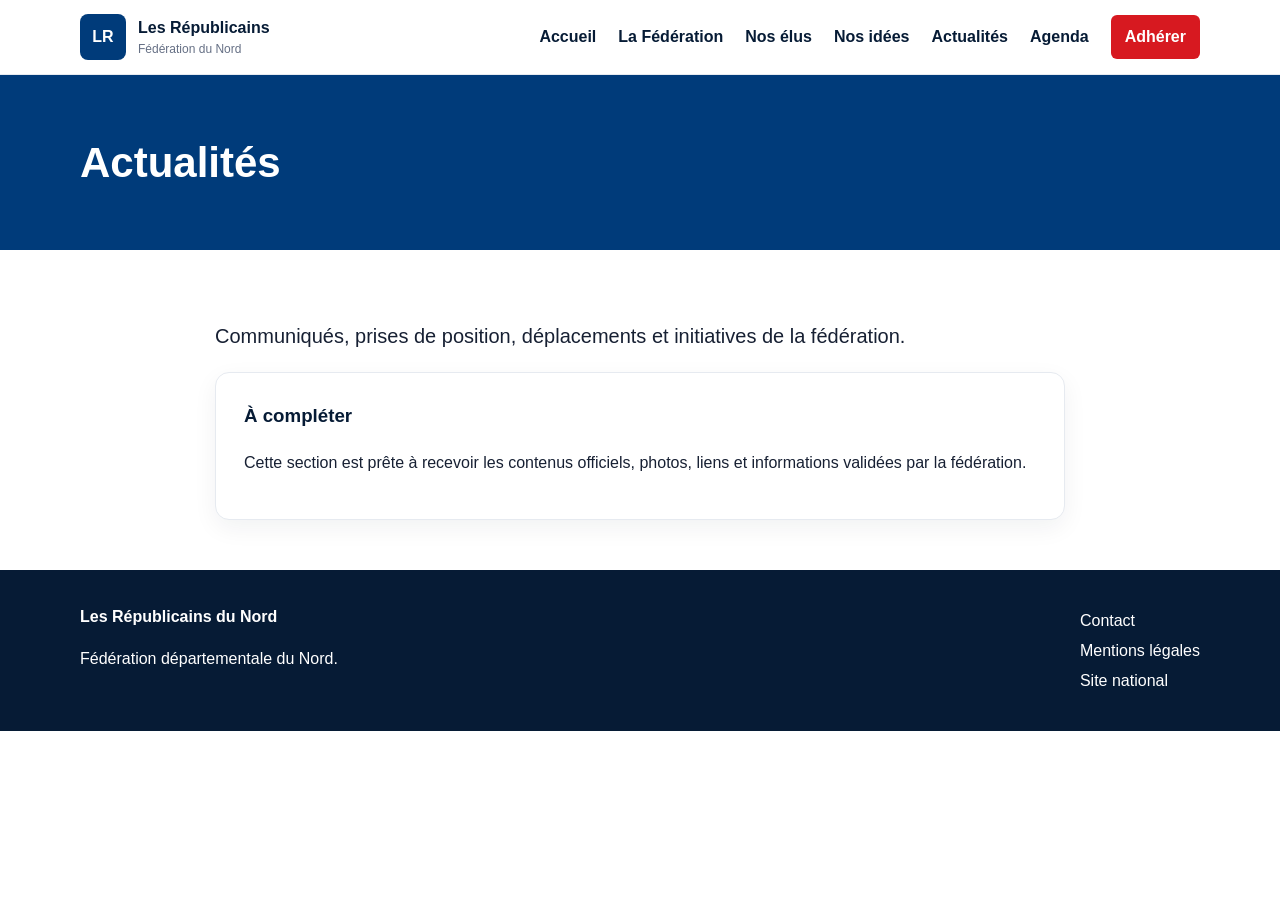
==== actualites.html @ 81096dc7 "Add files via upload" ====
<!DOCTYPE html>
<html lang="fr">
<head>
  <meta charset="UTF-8" />
  <meta name="viewport" content="width=device-width, initial-scale=1.0" />
  <title>Actualités | Les Républicains du Nord</title>
  <link rel="stylesheet" href="assets/css/style.css" />
</head>
<body>
  <header class="site-header"><div class="container header-inner"><a class="brand" href="index.html"><span class="brand-mark">LR</span><span><strong>Les Républicains</strong><small>Fédération du Nord</small></span></a><button class="menu-toggle" aria-label="Ouvrir le menu">☰</button><nav class="main-nav"><a href="index.html">Accueil</a><a href="federation.html">La Fédération</a><a href="elus.html">Nos élus</a><a href="idees.html">Nos idées</a><a href="actualites.html">Actualités</a><a href="agenda.html">Agenda</a><a class="btn btn-small" href="adherer.html">Adhérer</a></nav></div></header>
  <main>
    <section class="page-hero"><div class="container"><h1>Actualités</h1></div></section>
    <section class="content"><div class="container prose"><p class="lead" style="color:#172033">Communiqués, prises de position, déplacements et initiatives de la fédération.</p><div class="cards"><article class="card"><h3>À compléter</h3><p>Cette section est prête à recevoir les contenus officiels, photos, liens et informations validées par la fédération.</p></article></div></div></section>
  </main>
  <footer class="site-footer"><div class="container footer-grid"><div><strong>Les Républicains du Nord</strong><p>Fédération départementale du Nord.</p></div><div><a href="contact.html">Contact</a><a href="mentions-legales.html">Mentions légales</a><a href="https://republicains.fr">Site national</a></div></div></footer>
  <script src="assets/js/main.js"></script>
</body>
</html>
---- assets/css/style.css ----
:root{--blue:#003b7a;--dark:#061b35;--red:#d71920;--light:#f5f7fb;--text:#172033;--muted:#667085;--white:#fff;--shadow:0 18px 50px rgba(6,27,53,.12)}*{box-sizing:border-box}body{margin:0;font-family:Arial,Helvetica,sans-serif;color:var(--text);background:var(--white);line-height:1.6}a{color:var(--blue);text-decoration:none}.container{width:min(1120px,92%);margin:auto}.site-header{background:var(--white);border-bottom:1px solid #e6eaf0;position:sticky;top:0;z-index:10}.header-inner{display:flex;align-items:center;justify-content:space-between;padding:14px 0}.brand{display:flex;align-items:center;gap:12px;color:var(--dark)}.brand-mark{display:grid;place-items:center;width:46px;height:46px;background:var(--blue);color:white;font-weight:800;border-radius:8px}.brand small{display:block;color:var(--muted);font-size:12px}.main-nav{display:flex;gap:22px;align-items:center}.main-nav a{color:var(--dark);font-weight:700}.menu-toggle{display:none;background:none;border:0;font-size:28px}.btn{display:inline-block;background:var(--red);color:white!important;padding:13px 20px;border-radius:6px;font-weight:800}.btn-small{padding:9px 14px}.btn-outline{background:transparent;border:2px solid white;color:white!important}.hero{background:linear-gradient(135deg,var(--blue),var(--dark));color:white;padding:86px 0}.hero-grid{display:grid;grid-template-columns:1.5fr .8fr;gap:44px;align-items:center}.eyebrow{text-transform:uppercase;letter-spacing:.14em;font-weight:800;color:#d7e8ff;font-size:13px}.hero h1{font-size:clamp(34px,5vw,58px);line-height:1.05;margin:10px 0 18px}.lead{font-size:20px;color:#e7eef8;max-width:720px}.actions{display:flex;gap:14px;flex-wrap:wrap;margin-top:30px}.hero-card{background:white;color:var(--dark);border-radius:14px;padding:30px;box-shadow:var(--shadow)}.hero-card a{font-weight:800}.section{padding:64px 0}.alt{background:var(--light)}.cards{display:grid;gap:22px}.three{grid-template-columns:repeat(3,1fr)}.card{background:white;border:1px solid #e6eaf0;border-radius:14px;padding:28px;box-shadow:0 8px 25px rgba(6,27,53,.06)}.card h3{margin-top:0;color:var(--dark)}.card a{font-weight:800}.split{display:grid;grid-template-columns:1fr 1fr;gap:40px;align-items:start}.split .eyebrow{color:var(--blue)}.split h2{font-size:36px;line-height:1.15;margin:0}.priority-list{margin:0;padding:0;list-style:none}.priority-list li{background:white;margin-bottom:12px;padding:16px 18px;border-left:5px solid var(--red);border-radius:8px;font-weight:800}.page-hero{background:var(--blue);color:white;padding:54px 0}.page-hero h1{font-size:42px;margin:0}.content{padding:50px 0}.prose{max-width:850px}.site-footer{background:var(--dark);color:white;padding:34px 0}.site-footer a{display:block;color:white;margin:4px 0}.footer-grid{display:flex;justify-content:space-between;gap:30px}@media(max-width:820px){.menu-toggle{display:block}.main-nav{display:none;position:absolute;top:74px;left:0;right:0;background:white;flex-direction:column;padding:20px;border-bottom:1px solid #e6eaf0}.main-nav.open{display:flex}.hero-grid,.split,.three{grid-template-columns:1fr}.footer-grid{display:block}.hero{padding:58px 0}}
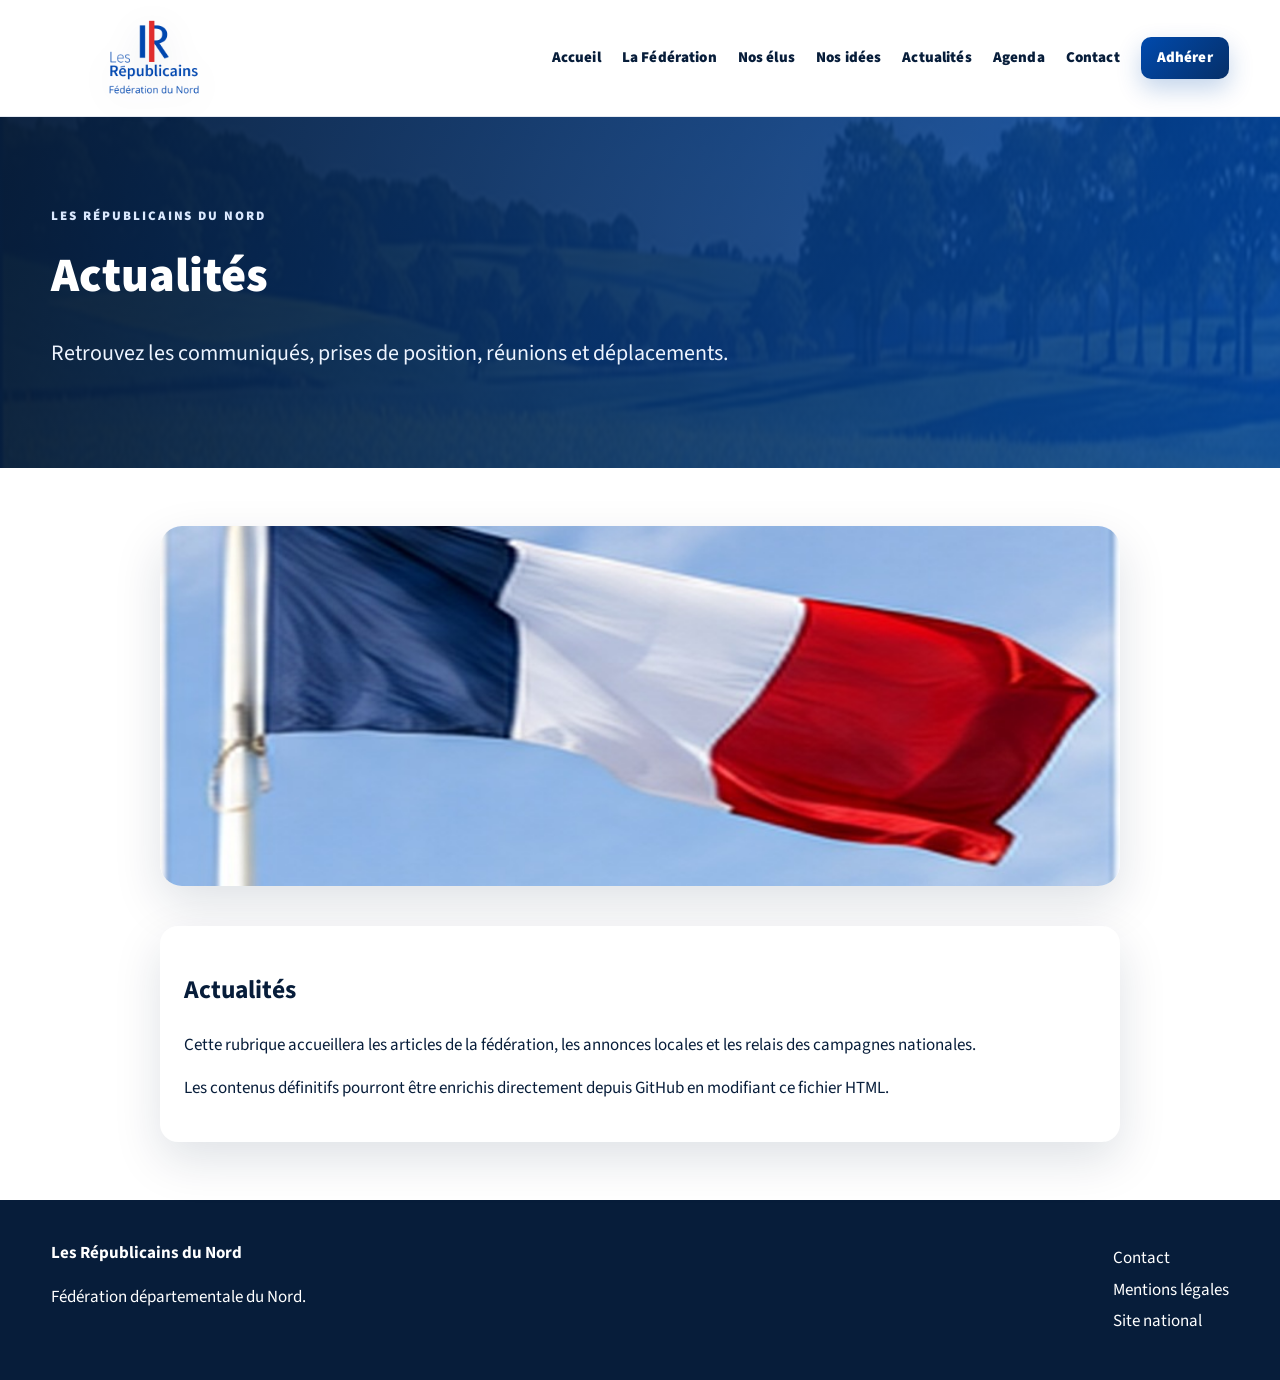
==== commit 927fa0ef: "Add files via upload" ====
--- a/actualites.html
+++ b/actualites.html
@@ -1,18 +1 @@
-<!DOCTYPE html>
-<html lang="fr">
-<head>
-  <meta charset="UTF-8" />
-  <meta name="viewport" content="width=device-width, initial-scale=1.0" />
-  <title>Actualités | Les Républicains du Nord</title>
-  <link rel="stylesheet" href="assets/css/style.css" />
-</head>
-<body>
-  <header class="site-header"><div class="container header-inner"><a class="brand" href="index.html"><span class="brand-mark">LR</span><span><strong>Les Républicains</strong><small>Fédération du Nord</small></span></a><button class="menu-toggle" aria-label="Ouvrir le menu">☰</button><nav class="main-nav"><a href="index.html">Accueil</a><a href="federation.html">La Fédération</a><a href="elus.html">Nos élus</a><a href="idees.html">Nos idées</a><a href="actualites.html">Actualités</a><a href="agenda.html">Agenda</a><a class="btn btn-small" href="adherer.html">Adhérer</a></nav></div></header>
-  <main>
-    <section class="page-hero"><div class="container"><h1>Actualités</h1></div></section>
-    <section class="content"><div class="container prose"><p class="lead" style="color:#172033">Communiqués, prises de position, déplacements et initiatives de la fédération.</p><div class="cards"><article class="card"><h3>À compléter</h3><p>Cette section est prête à recevoir les contenus officiels, photos, liens et informations validées par la fédération.</p></article></div></div></section>
-  </main>
-  <footer class="site-footer"><div class="container footer-grid"><div><strong>Les Républicains du Nord</strong><p>Fédération départementale du Nord.</p></div><div><a href="contact.html">Contact</a><a href="mentions-legales.html">Mentions légales</a><a href="https://republicains.fr">Site national</a></div></div></footer>
-  <script src="assets/js/main.js"></script>
-</body>
-</html>
+<!DOCTYPE html><html lang="fr"><head><meta charset="UTF-8"><meta name="viewport" content="width=device-width, initial-scale=1.0"><title>Actualités - Les Républicains du Nord</title><meta name="description" content="Site de la Fédération du Nord des Républicains."><link rel="stylesheet" href="assets/css/style.css"><link rel="icon" href="assets/img/logo-federation-nord.png"></head><body><header class="site-header"><div class="container header-inner"><a class="brand" href="index.html" aria-label="Accueil Les Républicains du Nord"><img class="brand-logo" src="assets/img/logo-federation-nord.png" alt="Les Républicains - Fédération du Nord"></a><button class="menu-toggle" aria-label="Ouvrir le menu">☰</button><nav class="main-nav"><a href="index.html">Accueil</a><a href="federation.html">La Fédération</a><a href="elus.html">Nos élus</a><a href="idees.html">Nos idées</a><a href="actualites.html">Actualités</a><a href="agenda.html">Agenda</a><a href="contact.html">Contact</a><a class="btn btn-small btn-blue" href="adherer.html">Adhérer</a></nav></div></header><main><section class="page-hero"><div class="container"><p class="eyebrow">Les Républicains du Nord</p><h1>Actualités</h1><p class="lead">Retrouvez les communiqués, prises de position, réunions et déplacements.</p></div></section><section class="content"><div class="container prose"><img class="feature-image" src="assets/img/photo-drapeau.jpg" alt="Illustration - Actualités"><div class="info-box"><h2>Actualités</h2><p>Cette rubrique accueillera les articles de la fédération, les annonces locales et les relais des campagnes nationales.</p><p>Les contenus définitifs pourront être enrichis directement depuis GitHub en modifiant ce fichier HTML.</p></div></div></section></main><footer class="site-footer"><div class="container footer-grid"><div><strong>Les Républicains du Nord</strong><p>Fédération départementale du Nord.</p></div><div><a href="contact.html">Contact</a><a href="mentions-legales.html">Mentions légales</a><a href="https://republicains.fr">Site national</a></div></div></footer><script src="assets/js/main.js"></script></body></html>
--- a/assets/css/style.css
+++ b/assets/css/style.css
@@ -1 +1,3 @@
-:root{--blue:#003b7a;--dark:#061b35;--red:#d71920;--light:#f5f7fb;--text:#172033;--muted:#667085;--white:#fff;--shadow:0 18px 50px rgba(6,27,53,.12)}*{box-sizing:border-box}body{margin:0;font-family:Arial,Helvetica,sans-serif;color:var(--text);background:var(--white);line-height:1.6}a{color:var(--blue);text-decoration:none}.container{width:min(1120px,92%);margin:auto}.site-header{background:var(--white);border-bottom:1px solid #e6eaf0;position:sticky;top:0;z-index:10}.header-inner{display:flex;align-items:center;justify-content:space-between;padding:14px 0}.brand{display:flex;align-items:center;gap:12px;color:var(--dark)}.brand-mark{display:grid;place-items:center;width:46px;height:46px;background:var(--blue);color:white;font-weight:800;border-radius:8px}.brand small{display:block;color:var(--muted);font-size:12px}.main-nav{display:flex;gap:22px;align-items:center}.main-nav a{color:var(--dark);font-weight:700}.menu-toggle{display:none;background:none;border:0;font-size:28px}.btn{display:inline-block;background:var(--red);color:white!important;padding:13px 20px;border-radius:6px;font-weight:800}.btn-small{padding:9px 14px}.btn-outline{background:transparent;border:2px solid white;color:white!important}.hero{background:linear-gradient(135deg,var(--blue),var(--dark));color:white;padding:86px 0}.hero-grid{display:grid;grid-template-columns:1.5fr .8fr;gap:44px;align-items:center}.eyebrow{text-transform:uppercase;letter-spacing:.14em;font-weight:800;color:#d7e8ff;font-size:13px}.hero h1{font-size:clamp(34px,5vw,58px);line-height:1.05;margin:10px 0 18px}.lead{font-size:20px;color:#e7eef8;max-width:720px}.actions{display:flex;gap:14px;flex-wrap:wrap;margin-top:30px}.hero-card{background:white;color:var(--dark);border-radius:14px;padding:30px;box-shadow:var(--shadow)}.hero-card a{font-weight:800}.section{padding:64px 0}.alt{background:var(--light)}.cards{display:grid;gap:22px}.three{grid-template-columns:repeat(3,1fr)}.card{background:white;border:1px solid #e6eaf0;border-radius:14px;padding:28px;box-shadow:0 8px 25px rgba(6,27,53,.06)}.card h3{margin-top:0;color:var(--dark)}.card a{font-weight:800}.split{display:grid;grid-template-columns:1fr 1fr;gap:40px;align-items:start}.split .eyebrow{color:var(--blue)}.split h2{font-size:36px;line-height:1.15;margin:0}.priority-list{margin:0;padding:0;list-style:none}.priority-list li{background:white;margin-bottom:12px;padding:16px 18px;border-left:5px solid var(--red);border-radius:8px;font-weight:800}.page-hero{background:var(--blue);color:white;padding:54px 0}.page-hero h1{font-size:42px;margin:0}.content{padding:50px 0}.prose{max-width:850px}.site-footer{background:var(--dark);color:white;padding:34px 0}.site-footer a{display:block;color:white;margin:4px 0}.footer-grid{display:flex;justify-content:space-between;gap:30px}@media(max-width:820px){.menu-toggle{display:block}.main-nav{display:none;position:absolute;top:74px;left:0;right:0;background:white;flex-direction:column;padding:20px;border-bottom:1px solid #e6eaf0}.main-nav.open{display:flex}.hero-grid,.split,.three{grid-template-columns:1fr}.footer-grid{display:block}.hero{padding:58px 0}}
+@import url('https://fonts.googleapis.com/css2?family=Source+Sans+3:wght@400;500;600;700;800;900&display=swap');
+:root{--blue:#004aad;--blue-deep:#062f68;--navy:#071d3a;--red:#e52b2f;--soft:#f4f7fb;--text:#152238;--muted:#667085;--white:#fff;--line:#e5eaf2;--shadow:0 18px 48px rgba(7,29,58,.13);--radius:18px;--ease:cubic-bezier(.2,.8,.2,1)}
+*{box-sizing:border-box}html{scroll-behavior:smooth}body{margin:0;font-family:'Source Sans 3',Arial,Helvetica,sans-serif;color:var(--text);background:var(--white);line-height:1.55;font-size:17px}a{color:var(--blue);text-decoration:none}.container{width:min(1180px,92%);margin:auto}.site-header{background:rgba(255,255,255,.97);backdrop-filter:blur(14px);border-bottom:1px solid var(--line);position:sticky;top:0;z-index:20}.header-inner{display:flex;align-items:center;justify-content:space-between;padding:12px 0}.brand-logo{width:205px;max-height:92px;object-fit:contain;display:block;filter:drop-shadow(0 8px 16px rgba(7,29,58,.10));transition:transform .28s var(--ease),filter .28s var(--ease)}.brand:hover .brand-logo{transform:scale(1.035);filter:drop-shadow(0 14px 22px rgba(7,29,58,.18))}.main-nav{display:flex;gap:21px;align-items:center}.main-nav a{color:var(--navy);font-size:15px;font-weight:900;letter-spacing:.01em;position:relative;transition:color .25s var(--ease),transform .25s var(--ease)}.main-nav a:not(.btn)::after{content:"";position:absolute;left:0;right:0;bottom:-8px;height:3px;border-radius:4px;background:var(--red);transform:scaleX(0);transform-origin:left;transition:transform .28s var(--ease)}.main-nav a:hover{color:var(--blue);transform:translateY(-2px)}.main-nav a:hover::after{transform:scaleX(1)}.menu-toggle{display:none;background:none;border:0;font-size:30px;color:var(--navy)}.btn{display:inline-flex;align-items:center;justify-content:center;gap:8px;background:linear-gradient(135deg,var(--red),#be171f);color:#fff!important;padding:13px 22px;border-radius:10px;font-weight:900;box-shadow:0 10px 24px rgba(229,43,47,.25);border:0;transition:transform .24s var(--ease),box-shadow .24s var(--ease),filter .24s var(--ease),background .24s var(--ease)}.btn:hover{transform:translateY(-5px);box-shadow:0 20px 38px rgba(229,43,47,.36);filter:saturate(1.08)}.btn-small{padding:9px 16px}.btn-blue{background:linear-gradient(135deg,var(--blue),var(--blue-deep));box-shadow:0 10px 24px rgba(0,74,173,.24)}.btn-blue:hover{box-shadow:0 20px 38px rgba(0,74,173,.34)}.btn-outline{background:rgba(255,255,255,.08);border:2px solid rgba(255,255,255,.95);box-shadow:none;color:white!important}.btn-outline:hover{background:white;color:var(--blue-deep)!important}.hero{background:linear-gradient(100deg,rgba(7,29,58,.96) 0%,rgba(6,47,104,.84) 47%,rgba(7,29,58,.20) 100%),url('../img/photo-lille-hero.jpg') center/cover no-repeat;color:white;padding:96px 0 90px;position:relative;overflow:hidden}.hero:after{content:"";position:absolute;inset:auto -10% -110px -10%;height:170px;background:var(--white);transform:skewY(-3deg);transform-origin:left}.hero-grid{position:relative;z-index:1;display:grid;grid-template-columns:1.18fr .82fr;gap:44px;align-items:center}.eyebrow{text-transform:uppercase;letter-spacing:.15em;font-weight:900;color:#dbe9ff;font-size:13px}.hero h1{font-size:clamp(38px,5vw,66px);line-height:1.02;margin:10px 0 18px;font-weight:900;max-width:800px}.lead{font-size:22px;color:#edf4ff;max-width:760px}.actions{display:flex;gap:14px;flex-wrap:wrap;margin-top:32px}.hero-card,.info-box{background:white;color:var(--navy);border-radius:var(--radius);padding:24px;box-shadow:var(--shadow);transition:transform .3s var(--ease),box-shadow .3s var(--ease),border-color .3s var(--ease)}.hero-card:hover,.info-box:hover{transform:translateY(-9px);box-shadow:0 30px 70px rgba(7,29,58,.24)}.hero-card img{width:100%;height:225px;object-fit:cover;border-radius:14px;margin-bottom:16px;transition:transform .42s var(--ease),filter .42s var(--ease)}.hero-card:hover img{transform:scale(1.035);filter:saturate(1.09)}.section{padding:72px 0}.section-title{font-size:36px;line-height:1.15;color:var(--navy);margin:0 0 24px;font-weight:900}.section-title:after{content:"";display:block;width:56px;height:4px;background:var(--red);border-radius:4px;margin-top:12px}.alt{background:var(--soft)}.cards{display:grid;gap:24px}.three{grid-template-columns:repeat(3,1fr)}.two{grid-template-columns:repeat(2,1fr)}.card{background:white;border:1px solid var(--line);border-radius:var(--radius);overflow:hidden;box-shadow:0 8px 24px rgba(7,29,58,.06);transition:transform .3s var(--ease),box-shadow .3s var(--ease),border-color .3s var(--ease)}.card:hover{transform:translateY(-9px);box-shadow:0 26px 54px rgba(7,29,58,.16);border-color:#c8dcff}.card-img-wrap{overflow:hidden}.card-img{width:100%;height:205px;object-fit:cover;display:block;transition:transform .5s var(--ease),filter .35s var(--ease)}.card:hover .card-img{transform:scale(1.07);filter:saturate(1.1)}.card-body{padding:26px}.card h3{margin:0 0 8px;color:var(--navy);font-weight:900;font-size:24px}.card a,.hero-card a{font-weight:900}.split{display:grid;grid-template-columns:1fr 1.08fr;gap:44px;align-items:start}.split .eyebrow{color:var(--blue)}.priority-list{margin:0;padding:0;list-style:none}.priority-list li{background:white;margin-bottom:13px;padding:18px 20px;border-left:5px solid var(--red);border-radius:13px;font-weight:850;box-shadow:0 8px 20px rgba(7,29,58,.06);transition:transform .25s var(--ease),background .25s var(--ease),box-shadow .25s var(--ease)}.priority-list li:hover{transform:translateX(10px);background:#fffafa;box-shadow:0 14px 28px rgba(7,29,58,.11)}.engage{background:linear-gradient(120deg,var(--navy),var(--blue-deep));color:white}.engage .section-title{color:white}.engage-grid{display:grid;grid-template-columns:repeat(4,1fr);gap:18px}.mini-box{padding:22px;border:1px solid rgba(255,255,255,.18);border-radius:16px;background:rgba(255,255,255,.06);transition:transform .28s var(--ease),background .28s var(--ease),border-color .28s var(--ease)}.mini-box:hover{transform:translateY(-7px);background:rgba(255,255,255,.12);border-color:rgba(255,255,255,.35)}.page-hero{background:linear-gradient(100deg,rgba(7,29,58,.95),rgba(0,74,173,.82)),url('../img/photo-territoires.jpg') center/cover no-repeat;color:white;padding:76px 0}.page-hero h1{font-size:48px;margin:0;font-weight:900}.content{padding:58px 0}.prose{max-width:960px}.feature-image{width:100%;height:360px;object-fit:cover;border-radius:22px;margin:0 0 32px;box-shadow:var(--shadow);transition:transform .3s var(--ease),box-shadow .3s var(--ease),filter .3s var(--ease)}.feature-image:hover{transform:translateY(-6px);box-shadow:0 28px 60px rgba(7,29,58,.18);filter:saturate(1.08)}.agenda-list{display:grid;gap:14px}.agenda-item{display:grid;grid-template-columns:82px 1fr;gap:18px;align-items:center;background:#fff;border:1px solid var(--line);border-radius:16px;padding:16px;box-shadow:0 8px 24px rgba(7,29,58,.06);transition:transform .25s var(--ease),box-shadow .25s var(--ease),border-color .25s var(--ease)}.agenda-item:hover{transform:translateY(-6px);box-shadow:0 22px 48px rgba(7,29,58,.14);border-color:#c8dcff}.date-box{background:var(--blue-deep);color:white;border-radius:12px;text-align:center;padding:10px;font-weight:900}.date-box strong{display:block;font-size:28px;line-height:1}.site-footer{background:var(--navy);color:white;padding:40px 0}.site-footer a{display:block;color:white;margin:5px 0;transition:color .22s var(--ease),transform .22s var(--ease)}.site-footer a:hover{color:#dbe9ff;transform:translateX(5px)}.footer-grid{display:flex;justify-content:space-between;gap:30px}.reveal{animation:fadeUp .7s var(--ease) both}@keyframes fadeUp{from{opacity:0;transform:translateY(18px)}to{opacity:1;transform:translateY(0)}}@media(max-width:1040px){.menu-toggle{display:block}.main-nav{display:none;position:absolute;top:105px;left:0;right:0;background:white;flex-direction:column;padding:22px;border-bottom:1px solid var(--line);box-shadow:0 18px 36px rgba(7,29,58,.12)}.main-nav.open{display:flex}.hero-grid,.split,.three,.two,.engage-grid{grid-template-columns:1fr}.hero{padding:70px 0}.brand-logo{width:166px}.footer-grid{display:block}}@media(max-width:560px){body{font-size:16px}.brand-logo{width:140px}.hero h1{font-size:36px}.lead{font-size:18px}.actions .btn{width:100%}.page-hero h1{font-size:36px}.agenda-item{grid-template-columns:1fr}.hero-card img,.card-img{height:180px}}
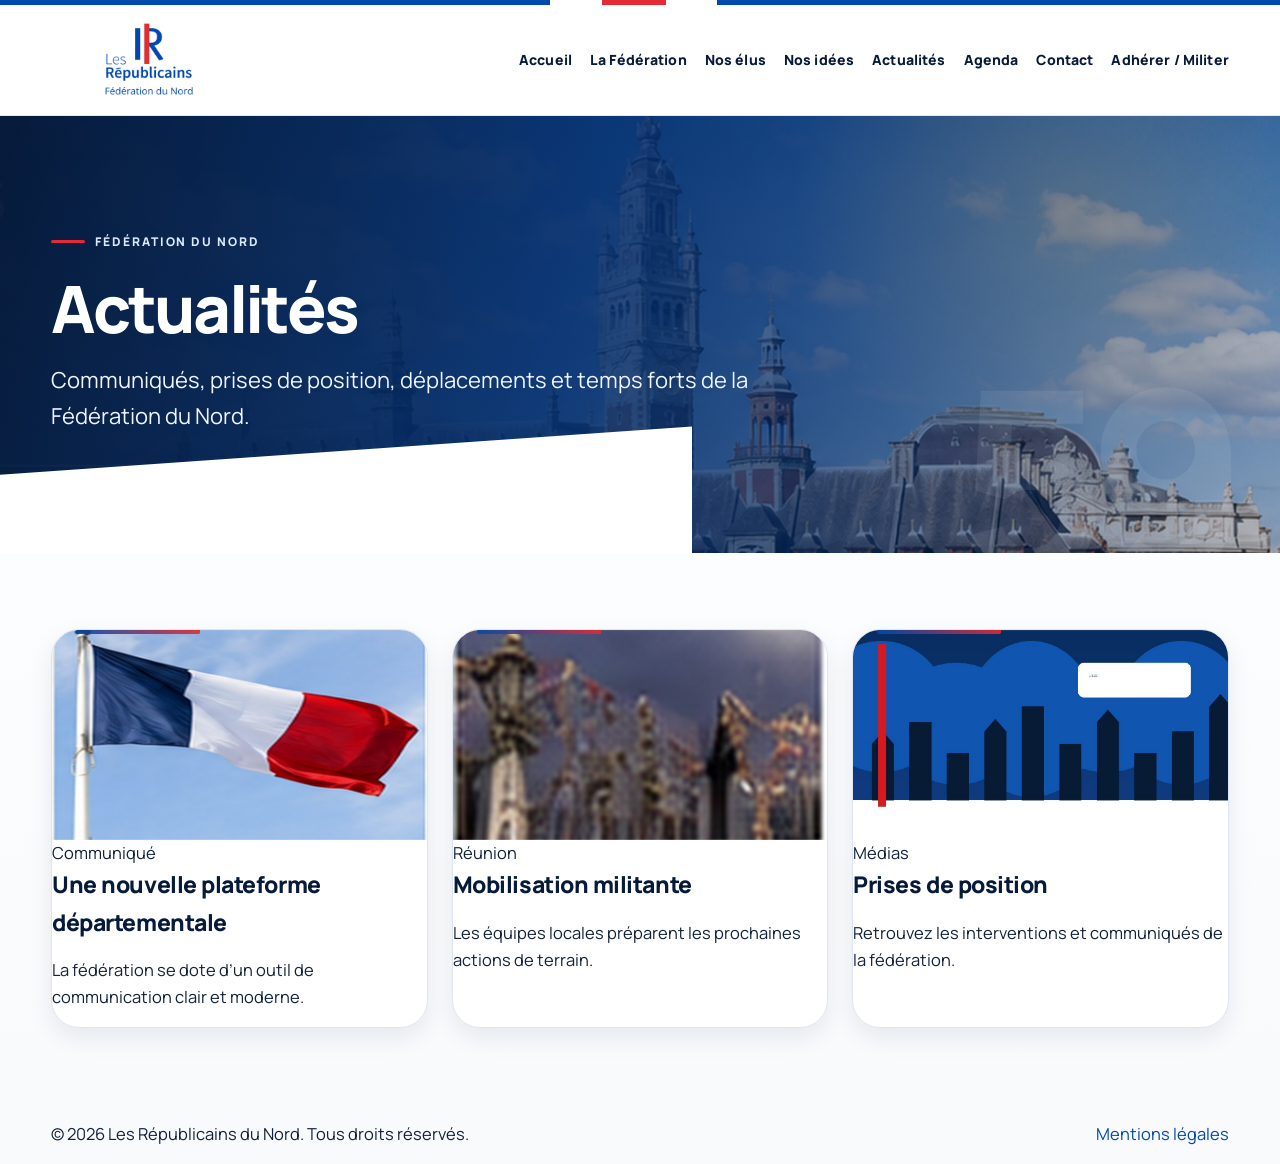
==== commit cdd77cc6: "Add files via upload" ====
--- a/actualites.html
+++ b/actualites.html
@@ -1 +1,97 @@
-<!DOCTYPE html><html lang="fr"><head><meta charset="UTF-8"><meta name="viewport" content="width=device-width, initial-scale=1.0"><title>Actualités - Les Républicains du Nord</title><meta name="description" content="Site de la Fédération du Nord des Républicains."><link rel="stylesheet" href="assets/css/style.css"><link rel="icon" href="assets/img/logo-federation-nord.png"></head><body><header class="site-header"><div class="container header-inner"><a class="brand" href="index.html" aria-label="Accueil Les Républicains du Nord"><img class="brand-logo" src="assets/img/logo-federation-nord.png" alt="Les Républicains - Fédération du Nord"></a><button class="menu-toggle" aria-label="Ouvrir le menu">☰</button><nav class="main-nav"><a href="index.html">Accueil</a><a href="federation.html">La Fédération</a><a href="elus.html">Nos élus</a><a href="idees.html">Nos idées</a><a href="actualites.html">Actualités</a><a href="agenda.html">Agenda</a><a href="contact.html">Contact</a><a class="btn btn-small btn-blue" href="adherer.html">Adhérer</a></nav></div></header><main><section class="page-hero"><div class="container"><p class="eyebrow">Les Républicains du Nord</p><h1>Actualités</h1><p class="lead">Retrouvez les communiqués, prises de position, réunions et déplacements.</p></div></section><section class="content"><div class="container prose"><img class="feature-image" src="assets/img/photo-drapeau.jpg" alt="Illustration - Actualités"><div class="info-box"><h2>Actualités</h2><p>Cette rubrique accueillera les articles de la fédération, les annonces locales et les relais des campagnes nationales.</p><p>Les contenus définitifs pourront être enrichis directement depuis GitHub en modifiant ce fichier HTML.</p></div></div></section></main><footer class="site-footer"><div class="container footer-grid"><div><strong>Les Républicains du Nord</strong><p>Fédération départementale du Nord.</p></div><div><a href="contact.html">Contact</a><a href="mentions-legales.html">Mentions légales</a><a href="https://republicains.fr">Site national</a></div></div></footer><script src="assets/js/main.js"></script></body></html>+<!DOCTYPE html>
+<html lang="fr">
+<head>
+    <meta charset="UTF-8">
+    <meta name="viewport" content="width=device-width, initial-scale=1.0">
+    <title>Actualités - LR Nord</title>
+    <meta name="description" content="Communiqués, prises de position, déplacements et temps forts de la Fédération du Nord.">
+    <link rel="stylesheet" href="assets/css/style.css">
+    <link rel="icon" href="assets/img/logo-federation-nord.png">
+</head>
+<body>
+    <div class="site-topline" aria-hidden="true"></div>
+
+    <header class="site-header">
+        <div class="container header-inner">
+            <a class="brand" href="index.html" aria-label="Accueil Les Républicains du Nord">
+                <img
+                    class="brand-logo"
+                    src="assets/img/logo-federation-nord.png"
+                    alt="Les Républicains - Fédération du Nord"
+                >
+            </a>
+
+            <button class="menu-toggle" type="button" aria-label="Ouvrir le menu" aria-expanded="false">
+                ☰
+            </button>
+
+            <nav class="main-nav" aria-label="Navigation principale">
+                <a href="index.html">Accueil</a>
+                <a href="federation.html">La Fédération</a>
+                <a href="elus.html">Nos élus</a>
+                <a href="idees.html">Nos idées</a>
+                <a href="actualites.html">Actualités</a>
+                <a href="agenda.html">Agenda</a>
+                <a href="contact.html">Contact</a>
+                <a class="nav-join" href="adherer.html">Adhérer / Militer</a>
+            </nav>
+        </div>
+    </header>
+
+    <main>
+        <section class="hero">
+            <div class="container">
+                <p class="eyebrow reveal">Fédération du Nord</p>
+                <h1 class="reveal">Actualités</h1>
+                <p class="lead reveal">Communiqués, prises de position, déplacements et temps forts de la Fédération du Nord.</p>
+            </div>
+        </section>
+
+        <section class="section">
+            <div class="container">
+                <div class="cards three">
+                    <article class="card reveal">
+                        <div class="card-img-wrap">
+                            <img class="card-img" src="assets/img/photo-drapeau.jpg" alt="Une nouvelle plateforme départementale">
+                        </div>
+                        <div class="card-content">
+                            <span class="badge">Communiqué</span>
+                            <h3>Une nouvelle plateforme départementale</h3>
+                            <p>La fédération se dote d’un outil de communication clair et moderne.</p>
+                        </div>
+                    </article>
+                    <article class="card reveal">
+                        <div class="card-img-wrap">
+                            <img class="card-img" src="assets/img/photo-reunion.jpg" alt="Mobilisation militante">
+                        </div>
+                        <div class="card-content">
+                            <span class="badge">Réunion</span>
+                            <h3>Mobilisation militante</h3>
+                            <p>Les équipes locales préparent les prochaines actions de terrain.</p>
+                        </div>
+                    </article>
+                    <article class="card reveal">
+                        <div class="card-img-wrap">
+                            <img class="card-img" src="assets/img/illustration-lille.jpg" alt="Prises de position">
+                        </div>
+                        <div class="card-content">
+                            <span class="badge">Médias</span>
+                            <h3>Prises de position</h3>
+                            <p>Retrouvez les interventions et communiqués de la fédération.</p>
+                        </div>
+                    </article>
+                </div>
+            </div>
+        </section>
+    </main>
+
+    <footer class="footer">
+        <div class="container footer-grid">
+            <p>© 2026 Les Républicains du Nord. Tous droits réservés.</p>
+            <p><a href="mentions-legales.html">Mentions légales</a></p>
+        </div>
+    </footer>
+
+    <script src="assets/js/main.js"></script>
+</body>
+</html>
--- a/assets/css/style.css
+++ b/assets/css/style.css
@@ -1,3 +1,22 @@
-@import url('https://fonts.googleapis.com/css2?family=Source+Sans+3:wght@400;500;600;700;800;900&display=swap');
-:root{--blue:#004aad;--blue-deep:#062f68;--navy:#071d3a;--red:#e52b2f;--soft:#f4f7fb;--text:#152238;--muted:#667085;--white:#fff;--line:#e5eaf2;--shadow:0 18px 48px rgba(7,29,58,.13);--radius:18px;--ease:cubic-bezier(.2,.8,.2,1)}
-*{box-sizing:border-box}html{scroll-behavior:smooth}body{margin:0;font-family:'Source Sans 3',Arial,Helvetica,sans-serif;color:var(--text);background:var(--white);line-height:1.55;font-size:17px}a{color:var(--blue);text-decoration:none}.container{width:min(1180px,92%);margin:auto}.site-header{background:rgba(255,255,255,.97);backdrop-filter:blur(14px);border-bottom:1px solid var(--line);position:sticky;top:0;z-index:20}.header-inner{display:flex;align-items:center;justify-content:space-between;padding:12px 0}.brand-logo{width:205px;max-height:92px;object-fit:contain;display:block;filter:drop-shadow(0 8px 16px rgba(7,29,58,.10));transition:transform .28s var(--ease),filter .28s var(--ease)}.brand:hover .brand-logo{transform:scale(1.035);filter:drop-shadow(0 14px 22px rgba(7,29,58,.18))}.main-nav{display:flex;gap:21px;align-items:center}.main-nav a{color:var(--navy);font-size:15px;font-weight:900;letter-spacing:.01em;position:relative;transition:color .25s var(--ease),transform .25s var(--ease)}.main-nav a:not(.btn)::after{content:"";position:absolute;left:0;right:0;bottom:-8px;height:3px;border-radius:4px;background:var(--red);transform:scaleX(0);transform-origin:left;transition:transform .28s var(--ease)}.main-nav a:hover{color:var(--blue);transform:translateY(-2px)}.main-nav a:hover::after{transform:scaleX(1)}.menu-toggle{display:none;background:none;border:0;font-size:30px;color:var(--navy)}.btn{display:inline-flex;align-items:center;justify-content:center;gap:8px;background:linear-gradient(135deg,var(--red),#be171f);color:#fff!important;padding:13px 22px;border-radius:10px;font-weight:900;box-shadow:0 10px 24px rgba(229,43,47,.25);border:0;transition:transform .24s var(--ease),box-shadow .24s var(--ease),filter .24s var(--ease),background .24s var(--ease)}.btn:hover{transform:translateY(-5px);box-shadow:0 20px 38px rgba(229,43,47,.36);filter:saturate(1.08)}.btn-small{padding:9px 16px}.btn-blue{background:linear-gradient(135deg,var(--blue),var(--blue-deep));box-shadow:0 10px 24px rgba(0,74,173,.24)}.btn-blue:hover{box-shadow:0 20px 38px rgba(0,74,173,.34)}.btn-outline{background:rgba(255,255,255,.08);border:2px solid rgba(255,255,255,.95);box-shadow:none;color:white!important}.btn-outline:hover{background:white;color:var(--blue-deep)!important}.hero{background:linear-gradient(100deg,rgba(7,29,58,.96) 0%,rgba(6,47,104,.84) 47%,rgba(7,29,58,.20) 100%),url('../img/photo-lille-hero.jpg') center/cover no-repeat;color:white;padding:96px 0 90px;position:relative;overflow:hidden}.hero:after{content:"";position:absolute;inset:auto -10% -110px -10%;height:170px;background:var(--white);transform:skewY(-3deg);transform-origin:left}.hero-grid{position:relative;z-index:1;display:grid;grid-template-columns:1.18fr .82fr;gap:44px;align-items:center}.eyebrow{text-transform:uppercase;letter-spacing:.15em;font-weight:900;color:#dbe9ff;font-size:13px}.hero h1{font-size:clamp(38px,5vw,66px);line-height:1.02;margin:10px 0 18px;font-weight:900;max-width:800px}.lead{font-size:22px;color:#edf4ff;max-width:760px}.actions{display:flex;gap:14px;flex-wrap:wrap;margin-top:32px}.hero-card,.info-box{background:white;color:var(--navy);border-radius:var(--radius);padding:24px;box-shadow:var(--shadow);transition:transform .3s var(--ease),box-shadow .3s var(--ease),border-color .3s var(--ease)}.hero-card:hover,.info-box:hover{transform:translateY(-9px);box-shadow:0 30px 70px rgba(7,29,58,.24)}.hero-card img{width:100%;height:225px;object-fit:cover;border-radius:14px;margin-bottom:16px;transition:transform .42s var(--ease),filter .42s var(--ease)}.hero-card:hover img{transform:scale(1.035);filter:saturate(1.09)}.section{padding:72px 0}.section-title{font-size:36px;line-height:1.15;color:var(--navy);margin:0 0 24px;font-weight:900}.section-title:after{content:"";display:block;width:56px;height:4px;background:var(--red);border-radius:4px;margin-top:12px}.alt{background:var(--soft)}.cards{display:grid;gap:24px}.three{grid-template-columns:repeat(3,1fr)}.two{grid-template-columns:repeat(2,1fr)}.card{background:white;border:1px solid var(--line);border-radius:var(--radius);overflow:hidden;box-shadow:0 8px 24px rgba(7,29,58,.06);transition:transform .3s var(--ease),box-shadow .3s var(--ease),border-color .3s var(--ease)}.card:hover{transform:translateY(-9px);box-shadow:0 26px 54px rgba(7,29,58,.16);border-color:#c8dcff}.card-img-wrap{overflow:hidden}.card-img{width:100%;height:205px;object-fit:cover;display:block;transition:transform .5s var(--ease),filter .35s var(--ease)}.card:hover .card-img{transform:scale(1.07);filter:saturate(1.1)}.card-body{padding:26px}.card h3{margin:0 0 8px;color:var(--navy);font-weight:900;font-size:24px}.card a,.hero-card a{font-weight:900}.split{display:grid;grid-template-columns:1fr 1.08fr;gap:44px;align-items:start}.split .eyebrow{color:var(--blue)}.priority-list{margin:0;padding:0;list-style:none}.priority-list li{background:white;margin-bottom:13px;padding:18px 20px;border-left:5px solid var(--red);border-radius:13px;font-weight:850;box-shadow:0 8px 20px rgba(7,29,58,.06);transition:transform .25s var(--ease),background .25s var(--ease),box-shadow .25s var(--ease)}.priority-list li:hover{transform:translateX(10px);background:#fffafa;box-shadow:0 14px 28px rgba(7,29,58,.11)}.engage{background:linear-gradient(120deg,var(--navy),var(--blue-deep));color:white}.engage .section-title{color:white}.engage-grid{display:grid;grid-template-columns:repeat(4,1fr);gap:18px}.mini-box{padding:22px;border:1px solid rgba(255,255,255,.18);border-radius:16px;background:rgba(255,255,255,.06);transition:transform .28s var(--ease),background .28s var(--ease),border-color .28s var(--ease)}.mini-box:hover{transform:translateY(-7px);background:rgba(255,255,255,.12);border-color:rgba(255,255,255,.35)}.page-hero{background:linear-gradient(100deg,rgba(7,29,58,.95),rgba(0,74,173,.82)),url('../img/photo-territoires.jpg') center/cover no-repeat;color:white;padding:76px 0}.page-hero h1{font-size:48px;margin:0;font-weight:900}.content{padding:58px 0}.prose{max-width:960px}.feature-image{width:100%;height:360px;object-fit:cover;border-radius:22px;margin:0 0 32px;box-shadow:var(--shadow);transition:transform .3s var(--ease),box-shadow .3s var(--ease),filter .3s var(--ease)}.feature-image:hover{transform:translateY(-6px);box-shadow:0 28px 60px rgba(7,29,58,.18);filter:saturate(1.08)}.agenda-list{display:grid;gap:14px}.agenda-item{display:grid;grid-template-columns:82px 1fr;gap:18px;align-items:center;background:#fff;border:1px solid var(--line);border-radius:16px;padding:16px;box-shadow:0 8px 24px rgba(7,29,58,.06);transition:transform .25s var(--ease),box-shadow .25s var(--ease),border-color .25s var(--ease)}.agenda-item:hover{transform:translateY(-6px);box-shadow:0 22px 48px rgba(7,29,58,.14);border-color:#c8dcff}.date-box{background:var(--blue-deep);color:white;border-radius:12px;text-align:center;padding:10px;font-weight:900}.date-box strong{display:block;font-size:28px;line-height:1}.site-footer{background:var(--navy);color:white;padding:40px 0}.site-footer a{display:block;color:white;margin:5px 0;transition:color .22s var(--ease),transform .22s var(--ease)}.site-footer a:hover{color:#dbe9ff;transform:translateX(5px)}.footer-grid{display:flex;justify-content:space-between;gap:30px}.reveal{animation:fadeUp .7s var(--ease) both}@keyframes fadeUp{from{opacity:0;transform:translateY(18px)}to{opacity:1;transform:translateY(0)}}@media(max-width:1040px){.menu-toggle{display:block}.main-nav{display:none;position:absolute;top:105px;left:0;right:0;background:white;flex-direction:column;padding:22px;border-bottom:1px solid var(--line);box-shadow:0 18px 36px rgba(7,29,58,.12)}.main-nav.open{display:flex}.hero-grid,.split,.three,.two,.engage-grid{grid-template-columns:1fr}.hero{padding:70px 0}.brand-logo{width:166px}.footer-grid{display:block}}@media(max-width:560px){body{font-size:16px}.brand-logo{width:140px}.hero h1{font-size:36px}.lead{font-size:18px}.actions .btn{width:100%}.page-hero h1{font-size:36px}.agenda-item{grid-template-columns:1fr}.hero-card img,.card-img{height:180px}}
+@import url('https://fonts.googleapis.com/css2?family=Manrope:wght@400;500;600;700;800&display=swap');
+:root{
+  --blue:#004aad;--blue-2:#0b5ed7;--navy:#061a3a;--ink:#13223a;--muted:#64748b;--red:#e52935;--paper:#fff;--mist:#f3f6fb;--line:#dce5f1;--gold:#d8a84f;
+  --radius:22px;--ease:cubic-bezier(.16,1,.3,1);--shadow:0 16px 38px rgba(6,26,58,.12);--shadow-soft:0 10px 24px rgba(6,26,58,.08)
+}
+*{box-sizing:border-box}html{scroll-behavior:smooth}body{margin:0;font-family:'Manrope',Arial,Helvetica,sans-serif;color:var(--ink);background:linear-gradient(180deg,#fff 0%,#f8fafc 100%);line-height:1.62;font-size:16.5px;text-rendering:optimizeLegibility}a{color:var(--blue);text-decoration:none}.container{width:min(1180px,92%);margin:auto}img{max-width:100%}
+.site-header{position:sticky;top:0;z-index:30;background:rgba(255,255,255,.92);backdrop-filter:blur(16px);border-bottom:1px solid rgba(220,229,241,.85)}
+.site-header:before{content:"";display:block;height:5px;background:linear-gradient(90deg,var(--blue) 0 43%,#fff 43% 47%,var(--red) 47% 52%,#fff 52% 56%,var(--blue) 56% 100%)}
+.header-inner{display:flex;align-items:center;justify-content:space-between;padding:10px 0}.brand-logo{width:196px;max-height:90px;object-fit:contain;display:block;transform:translateZ(0);transition:transform .45s var(--ease)}.brand:hover .brand-logo{transform:translate3d(0,-2px,0) scale(1.025)}
+.main-nav{display:flex;gap:18px;align-items:center}.main-nav a{color:var(--navy);font-size:14px;font-weight:800;letter-spacing:.01em;position:relative;padding:8px 0;transition:color .28s var(--ease),transform .28s var(--ease);transform:translateZ(0)}.main-nav a:not(.btn)::after{content:"";position:absolute;left:0;bottom:0;width:100%;height:3px;border-radius:10px;background:linear-gradient(90deg,var(--red),var(--gold));transform:scaleX(0);transform-origin:left;transition:transform .42s var(--ease)}.main-nav a:hover{color:var(--blue);transform:translate3d(0,-1px,0)}.main-nav a:hover::after{transform:scaleX(1)}.menu-toggle{display:none;background:none;border:0;font-size:30px;color:var(--navy)}
+.btn{display:inline-flex;align-items:center;justify-content:center;gap:8px;position:relative;isolation:isolate;overflow:hidden;background:var(--red);color:#fff!important;padding:13px 22px;border-radius:999px;font-weight:800;box-shadow:0 10px 20px rgba(229,41,53,.18);border:0;transition:transform .38s var(--ease),box-shadow .38s var(--ease),background-color .38s var(--ease);transform:translateZ(0);backface-visibility:hidden}.btn:before{content:"";position:absolute;inset:0;background:linear-gradient(120deg,rgba(255,255,255,.0),rgba(255,255,255,.28),rgba(255,255,255,0));transform:translateX(-120%);transition:transform .7s var(--ease);z-index:-1}.btn:hover{transform:translate3d(0,-3px,0);box-shadow:0 16px 28px rgba(229,41,53,.22)}.btn:hover:before{transform:translateX(120%)}.btn-small{padding:9px 16px}.btn-blue{background:linear-gradient(135deg,var(--blue),var(--navy));box-shadow:0 10px 20px rgba(0,74,173,.18)}.btn-blue:hover{box-shadow:0 16px 28px rgba(0,74,173,.24)}.btn-outline{background:rgba(255,255,255,.10);border:1.5px solid rgba(255,255,255,.85);box-shadow:none;color:white!important}.btn-outline:hover{background:#fff;color:var(--navy)!important}
+.hero{position:relative;overflow:hidden;color:white;padding:104px 0 96px;background:radial-gradient(circle at 84% 20%,rgba(216,168,79,.20),transparent 25%),linear-gradient(105deg,rgba(6,26,58,.98) 0%,rgba(4,48,112,.89) 44%,rgba(6,26,58,.28) 100%),url('../img/photo-lille-hero.jpg') center/cover no-repeat}.hero:before{content:"59";position:absolute;right:4vw;bottom:-56px;font-size:260px;line-height:1;font-weight:800;color:rgba(255,255,255,.075);letter-spacing:-.08em}.hero:after{content:"";position:absolute;left:-8%;bottom:-74px;width:62%;height:145px;background:var(--paper);transform:skewY(-4deg);transform-origin:left}.hero-grid{position:relative;z-index:1;display:grid;grid-template-columns:1.1fr .9fr;gap:48px;align-items:center}.eyebrow{display:inline-flex;align-items:center;gap:10px;text-transform:uppercase;letter-spacing:.16em;font-weight:800;color:#dbe9ff;font-size:12px}.eyebrow:before{content:"";width:34px;height:3px;border-radius:10px;background:var(--red)}.hero h1{font-size:clamp(40px,5.1vw,72px);line-height:.98;margin:14px 0 20px;font-weight:800;letter-spacing:-.045em;max-width:820px}.lead{font-size:22px;color:#eef5ff;max-width:760px}.actions{display:flex;gap:14px;flex-wrap:wrap;margin-top:34px}
+.hero-card,.info-box{position:relative;background:rgba(255,255,255,.94);color:var(--navy);border:1px solid rgba(255,255,255,.65);border-radius:28px;padding:24px;box-shadow:var(--shadow);transition:transform .45s var(--ease),box-shadow .45s var(--ease),border-color .45s var(--ease);transform:translateZ(0);backface-visibility:hidden}.hero-card:before,.info-box:before{content:"";position:absolute;inset:0;border-radius:inherit;padding:1px;background:linear-gradient(135deg,rgba(0,74,173,.24),rgba(229,41,53,.22),rgba(216,168,79,.18));mask:linear-gradient(#000 0 0) content-box,linear-gradient(#000 0 0);mask-composite:exclude;pointer-events:none}.hero-card:hover,.info-box:hover{transform:translate3d(0,-6px,0);box-shadow:0 20px 42px rgba(6,26,58,.16)}.hero-card img{width:100%;height:228px;object-fit:cover;border-radius:20px;margin-bottom:16px;transition:transform .65s var(--ease);transform:translateZ(0)}.hero-card:hover img{transform:scale(1.035)}
+.section{padding:76px 0}.section-title{font-size:clamp(30px,3.3vw,42px);line-height:1.1;color:var(--navy);margin:0 0 26px;font-weight:800;letter-spacing:-.03em}.section-title:after{content:"";display:block;width:72px;height:4px;background:linear-gradient(90deg,var(--blue),var(--red),var(--gold));border-radius:999px;margin-top:14px}.alt{background:linear-gradient(135deg,#f8fbff,#eef4fb)}.cards{display:grid;gap:24px}.three{grid-template-columns:repeat(3,1fr)}.two{grid-template-columns:repeat(2,1fr)}
+.card{position:relative;background:white;border:1px solid var(--line);border-radius:28px;overflow:hidden;box-shadow:var(--shadow-soft);transition:transform .45s var(--ease),box-shadow .45s var(--ease),border-color .45s var(--ease);transform:translateZ(0);backface-visibility:hidden}.card:after{content:"";position:absolute;left:24px;right:24px;top:0;height:4px;border-radius:0 0 10px 10px;background:linear-gradient(90deg,var(--blue),var(--red));opacity:.9;transform:scaleX(.38);transform-origin:left;transition:transform .5s var(--ease)}.card:hover{transform:translate3d(0,-6px,0);box-shadow:0 18px 36px rgba(6,26,58,.13);border-color:#cbdcf5}.card:hover:after{transform:scaleX(1)}.card-img-wrap{overflow:hidden;background:#eef4fb}.card-img{width:100%;height:210px;object-fit:cover;display:block;transition:transform .75s var(--ease);transform:translateZ(0)}.card:hover .card-img{transform:scale(1.045)}.card-body{padding:27px}.card h3{margin:0 0 8px;color:var(--navy);font-weight:800;font-size:23px;letter-spacing:-.02em}.card a,.hero-card a{font-weight:800}.card a:hover,.hero-card a:hover{text-decoration:underline;text-underline-offset:4px}
+.split{display:grid;grid-template-columns:.95fr 1.1fr;gap:48px;align-items:start}.split .eyebrow{color:var(--blue)}.priority-list{margin:0;padding:0;list-style:none;counter-reset:p}.priority-list li{counter-increment:p;position:relative;background:white;margin-bottom:14px;padding:20px 22px 20px 72px;border:1px solid var(--line);border-radius:18px;font-weight:800;box-shadow:var(--shadow-soft);transition:transform .42s var(--ease),box-shadow .42s var(--ease),border-color .42s var(--ease);transform:translateZ(0)}.priority-list li:before{content:counter(p);position:absolute;left:18px;top:16px;width:36px;height:36px;border-radius:12px;display:grid;place-items:center;color:#fff;background:linear-gradient(135deg,var(--blue),var(--red));font-weight:800}.priority-list li:hover{transform:translate3d(8px,0,0);box-shadow:0 16px 30px rgba(6,26,58,.12);border-color:#cbdcf5}
+.engage{position:relative;overflow:hidden;background:linear-gradient(120deg,var(--navy),#083674);color:white}.engage:before{content:"";position:absolute;inset:0;background:linear-gradient(90deg,transparent 0 58%,rgba(229,41,53,.16) 58% 62%,transparent 62%);pointer-events:none}.engage .section-title{color:white}.engage-grid{display:grid;grid-template-columns:repeat(4,1fr);gap:18px}.mini-box{position:relative;padding:24px;border:1px solid rgba(255,255,255,.18);border-radius:22px;background:rgba(255,255,255,.075);transition:transform .42s var(--ease),background-color .42s var(--ease),border-color .42s var(--ease);transform:translateZ(0);backface-visibility:hidden}.mini-box:hover{transform:translate3d(0,-5px,0);background:rgba(255,255,255,.12);border-color:rgba(255,255,255,.34)}
+.page-hero{position:relative;overflow:hidden;background:radial-gradient(circle at 86% 10%,rgba(216,168,79,.18),transparent 28%),linear-gradient(100deg,rgba(6,26,58,.96),rgba(0,74,173,.78)),url('../img/photo-territoires.jpg') center/cover no-repeat;color:white;padding:82px 0}.page-hero:after{content:"";position:absolute;right:5vw;bottom:-54px;font-size:170px;font-weight:800;color:rgba(255,255,255,.08)}.page-hero h1{font-size:clamp(38px,4vw,54px);margin:0;font-weight:800;letter-spacing:-.035em}.content{padding:62px 0}.prose{max-width:960px}.feature-image{width:100%;height:360px;object-fit:cover;border-radius:28px;margin:0 0 34px;box-shadow:var(--shadow);transition:transform .45s var(--ease),box-shadow .45s var(--ease);transform:translateZ(0)}.feature-image:hover{transform:translate3d(0,-5px,0);box-shadow:0 20px 42px rgba(6,26,58,.15)}
+.agenda-list{display:grid;gap:14px}.agenda-item{display:grid;grid-template-columns:84px 1fr;gap:18px;align-items:center;background:#fff;border:1px solid var(--line);border-radius:20px;padding:16px;box-shadow:var(--shadow-soft);transition:transform .42s var(--ease),box-shadow .42s var(--ease),border-color .42s var(--ease);transform:translateZ(0)}.agenda-item:hover{transform:translate3d(0,-5px,0);box-shadow:0 16px 32px rgba(6,26,58,.13);border-color:#cbdcf5}.date-box{background:linear-gradient(135deg,var(--navy),var(--blue));color:white;border-radius:16px;text-align:center;padding:10px;font-weight:800}.date-box strong{display:block;font-size:28px;line-height:1}.site-footer{background:var(--navy);color:white;padding:42px 0}.site-footer a{display:block;color:white;margin:5px 0;transition:color .28s var(--ease),transform .28s var(--ease);transform:translateZ(0)}.site-footer a:hover{color:#dbe9ff;transform:translate3d(4px,0,0)}.footer-grid{display:flex;justify-content:space-between;gap:30px}.reveal{animation:fadeUp .75s var(--ease) both}@keyframes fadeUp{from{opacity:0;transform:translate3d(0,14px,0)}to{opacity:1;transform:translate3d(0,0,0)}}
+@media(prefers-reduced-motion:reduce){*,*::before,*::after{animation-duration:.01ms!important;animation-iteration-count:1!important;transition-duration:.01ms!important;scroll-behavior:auto!important}}
+@media(max-width:1040px){.menu-toggle{display:block}.main-nav{display:none;position:absolute;top:105px;left:0;right:0;background:white;flex-direction:column;padding:22px;border-bottom:1px solid var(--line);box-shadow:0 18px 36px rgba(6,26,58,.12)}.main-nav.open{display:flex}.hero-grid,.split,.three,.two,.engage-grid{grid-template-columns:1fr}.hero{padding:74px 0}.brand-logo{width:166px}.footer-grid{display:block}}
+@media(max-width:560px){body{font-size:16px}.brand-logo{width:140px}.hero h1{font-size:38px}.lead{font-size:18px}.actions .btn{width:100%}.page-hero h1{font-size:36px}.agenda-item{grid-template-columns:1fr}.hero-card img,.card-img{height:185px}.hero:before{font-size:150px}}
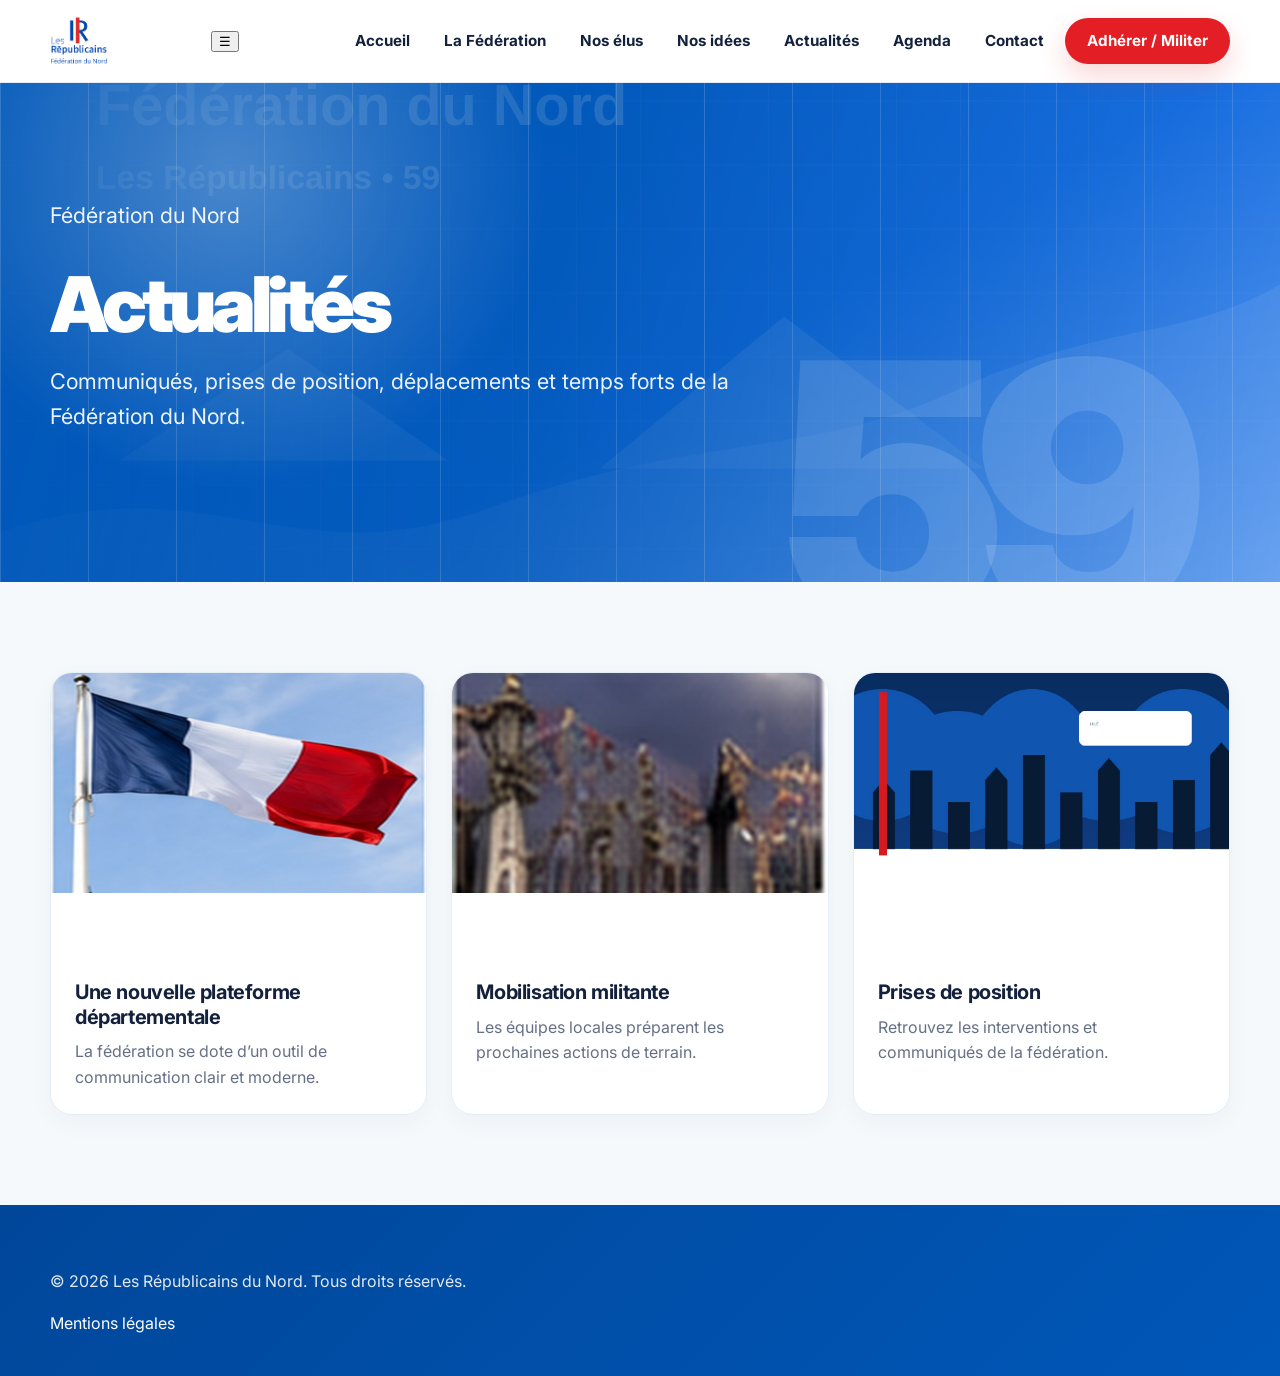
==== commit 24557d58: "Add files via upload" ====
--- a/actualites.html
+++ b/actualites.html
@@ -7,6 +7,7 @@
     <meta name="description" content="Communiqués, prises de position, déplacements et temps forts de la Fédération du Nord.">
     <link rel="stylesheet" href="assets/css/style.css">
     <link rel="icon" href="assets/img/logo-federation-nord.png">
+    <!-- Version LR national style v3 - bleu lumineux, police Inter, animations fluides -->
 </head>
 <body>
     <div class="site-topline" aria-hidden="true"></div>
--- a/assets/css/style.css
+++ b/assets/css/style.css
@@ -1,22 +1,521 @@
-@import url('https://fonts.googleapis.com/css2?family=Manrope:wght@400;500;600;700;800&display=swap');
-:root{
-  --blue:#004aad;--blue-2:#0b5ed7;--navy:#061a3a;--ink:#13223a;--muted:#64748b;--red:#e52935;--paper:#fff;--mist:#f3f6fb;--line:#dce5f1;--gold:#d8a84f;
-  --radius:22px;--ease:cubic-bezier(.16,1,.3,1);--shadow:0 16px 38px rgba(6,26,58,.12);--shadow-soft:0 10px 24px rgba(6,26,58,.08)
-}
-*{box-sizing:border-box}html{scroll-behavior:smooth}body{margin:0;font-family:'Manrope',Arial,Helvetica,sans-serif;color:var(--ink);background:linear-gradient(180deg,#fff 0%,#f8fafc 100%);line-height:1.62;font-size:16.5px;text-rendering:optimizeLegibility}a{color:var(--blue);text-decoration:none}.container{width:min(1180px,92%);margin:auto}img{max-width:100%}
-.site-header{position:sticky;top:0;z-index:30;background:rgba(255,255,255,.92);backdrop-filter:blur(16px);border-bottom:1px solid rgba(220,229,241,.85)}
-.site-header:before{content:"";display:block;height:5px;background:linear-gradient(90deg,var(--blue) 0 43%,#fff 43% 47%,var(--red) 47% 52%,#fff 52% 56%,var(--blue) 56% 100%)}
-.header-inner{display:flex;align-items:center;justify-content:space-between;padding:10px 0}.brand-logo{width:196px;max-height:90px;object-fit:contain;display:block;transform:translateZ(0);transition:transform .45s var(--ease)}.brand:hover .brand-logo{transform:translate3d(0,-2px,0) scale(1.025)}
-.main-nav{display:flex;gap:18px;align-items:center}.main-nav a{color:var(--navy);font-size:14px;font-weight:800;letter-spacing:.01em;position:relative;padding:8px 0;transition:color .28s var(--ease),transform .28s var(--ease);transform:translateZ(0)}.main-nav a:not(.btn)::after{content:"";position:absolute;left:0;bottom:0;width:100%;height:3px;border-radius:10px;background:linear-gradient(90deg,var(--red),var(--gold));transform:scaleX(0);transform-origin:left;transition:transform .42s var(--ease)}.main-nav a:hover{color:var(--blue);transform:translate3d(0,-1px,0)}.main-nav a:hover::after{transform:scaleX(1)}.menu-toggle{display:none;background:none;border:0;font-size:30px;color:var(--navy)}
-.btn{display:inline-flex;align-items:center;justify-content:center;gap:8px;position:relative;isolation:isolate;overflow:hidden;background:var(--red);color:#fff!important;padding:13px 22px;border-radius:999px;font-weight:800;box-shadow:0 10px 20px rgba(229,41,53,.18);border:0;transition:transform .38s var(--ease),box-shadow .38s var(--ease),background-color .38s var(--ease);transform:translateZ(0);backface-visibility:hidden}.btn:before{content:"";position:absolute;inset:0;background:linear-gradient(120deg,rgba(255,255,255,.0),rgba(255,255,255,.28),rgba(255,255,255,0));transform:translateX(-120%);transition:transform .7s var(--ease);z-index:-1}.btn:hover{transform:translate3d(0,-3px,0);box-shadow:0 16px 28px rgba(229,41,53,.22)}.btn:hover:before{transform:translateX(120%)}.btn-small{padding:9px 16px}.btn-blue{background:linear-gradient(135deg,var(--blue),var(--navy));box-shadow:0 10px 20px rgba(0,74,173,.18)}.btn-blue:hover{box-shadow:0 16px 28px rgba(0,74,173,.24)}.btn-outline{background:rgba(255,255,255,.10);border:1.5px solid rgba(255,255,255,.85);box-shadow:none;color:white!important}.btn-outline:hover{background:#fff;color:var(--navy)!important}
-.hero{position:relative;overflow:hidden;color:white;padding:104px 0 96px;background:radial-gradient(circle at 84% 20%,rgba(216,168,79,.20),transparent 25%),linear-gradient(105deg,rgba(6,26,58,.98) 0%,rgba(4,48,112,.89) 44%,rgba(6,26,58,.28) 100%),url('../img/photo-lille-hero.jpg') center/cover no-repeat}.hero:before{content:"59";position:absolute;right:4vw;bottom:-56px;font-size:260px;line-height:1;font-weight:800;color:rgba(255,255,255,.075);letter-spacing:-.08em}.hero:after{content:"";position:absolute;left:-8%;bottom:-74px;width:62%;height:145px;background:var(--paper);transform:skewY(-4deg);transform-origin:left}.hero-grid{position:relative;z-index:1;display:grid;grid-template-columns:1.1fr .9fr;gap:48px;align-items:center}.eyebrow{display:inline-flex;align-items:center;gap:10px;text-transform:uppercase;letter-spacing:.16em;font-weight:800;color:#dbe9ff;font-size:12px}.eyebrow:before{content:"";width:34px;height:3px;border-radius:10px;background:var(--red)}.hero h1{font-size:clamp(40px,5.1vw,72px);line-height:.98;margin:14px 0 20px;font-weight:800;letter-spacing:-.045em;max-width:820px}.lead{font-size:22px;color:#eef5ff;max-width:760px}.actions{display:flex;gap:14px;flex-wrap:wrap;margin-top:34px}
-.hero-card,.info-box{position:relative;background:rgba(255,255,255,.94);color:var(--navy);border:1px solid rgba(255,255,255,.65);border-radius:28px;padding:24px;box-shadow:var(--shadow);transition:transform .45s var(--ease),box-shadow .45s var(--ease),border-color .45s var(--ease);transform:translateZ(0);backface-visibility:hidden}.hero-card:before,.info-box:before{content:"";position:absolute;inset:0;border-radius:inherit;padding:1px;background:linear-gradient(135deg,rgba(0,74,173,.24),rgba(229,41,53,.22),rgba(216,168,79,.18));mask:linear-gradient(#000 0 0) content-box,linear-gradient(#000 0 0);mask-composite:exclude;pointer-events:none}.hero-card:hover,.info-box:hover{transform:translate3d(0,-6px,0);box-shadow:0 20px 42px rgba(6,26,58,.16)}.hero-card img{width:100%;height:228px;object-fit:cover;border-radius:20px;margin-bottom:16px;transition:transform .65s var(--ease);transform:translateZ(0)}.hero-card:hover img{transform:scale(1.035)}
-.section{padding:76px 0}.section-title{font-size:clamp(30px,3.3vw,42px);line-height:1.1;color:var(--navy);margin:0 0 26px;font-weight:800;letter-spacing:-.03em}.section-title:after{content:"";display:block;width:72px;height:4px;background:linear-gradient(90deg,var(--blue),var(--red),var(--gold));border-radius:999px;margin-top:14px}.alt{background:linear-gradient(135deg,#f8fbff,#eef4fb)}.cards{display:grid;gap:24px}.three{grid-template-columns:repeat(3,1fr)}.two{grid-template-columns:repeat(2,1fr)}
-.card{position:relative;background:white;border:1px solid var(--line);border-radius:28px;overflow:hidden;box-shadow:var(--shadow-soft);transition:transform .45s var(--ease),box-shadow .45s var(--ease),border-color .45s var(--ease);transform:translateZ(0);backface-visibility:hidden}.card:after{content:"";position:absolute;left:24px;right:24px;top:0;height:4px;border-radius:0 0 10px 10px;background:linear-gradient(90deg,var(--blue),var(--red));opacity:.9;transform:scaleX(.38);transform-origin:left;transition:transform .5s var(--ease)}.card:hover{transform:translate3d(0,-6px,0);box-shadow:0 18px 36px rgba(6,26,58,.13);border-color:#cbdcf5}.card:hover:after{transform:scaleX(1)}.card-img-wrap{overflow:hidden;background:#eef4fb}.card-img{width:100%;height:210px;object-fit:cover;display:block;transition:transform .75s var(--ease);transform:translateZ(0)}.card:hover .card-img{transform:scale(1.045)}.card-body{padding:27px}.card h3{margin:0 0 8px;color:var(--navy);font-weight:800;font-size:23px;letter-spacing:-.02em}.card a,.hero-card a{font-weight:800}.card a:hover,.hero-card a:hover{text-decoration:underline;text-underline-offset:4px}
-.split{display:grid;grid-template-columns:.95fr 1.1fr;gap:48px;align-items:start}.split .eyebrow{color:var(--blue)}.priority-list{margin:0;padding:0;list-style:none;counter-reset:p}.priority-list li{counter-increment:p;position:relative;background:white;margin-bottom:14px;padding:20px 22px 20px 72px;border:1px solid var(--line);border-radius:18px;font-weight:800;box-shadow:var(--shadow-soft);transition:transform .42s var(--ease),box-shadow .42s var(--ease),border-color .42s var(--ease);transform:translateZ(0)}.priority-list li:before{content:counter(p);position:absolute;left:18px;top:16px;width:36px;height:36px;border-radius:12px;display:grid;place-items:center;color:#fff;background:linear-gradient(135deg,var(--blue),var(--red));font-weight:800}.priority-list li:hover{transform:translate3d(8px,0,0);box-shadow:0 16px 30px rgba(6,26,58,.12);border-color:#cbdcf5}
-.engage{position:relative;overflow:hidden;background:linear-gradient(120deg,var(--navy),#083674);color:white}.engage:before{content:"";position:absolute;inset:0;background:linear-gradient(90deg,transparent 0 58%,rgba(229,41,53,.16) 58% 62%,transparent 62%);pointer-events:none}.engage .section-title{color:white}.engage-grid{display:grid;grid-template-columns:repeat(4,1fr);gap:18px}.mini-box{position:relative;padding:24px;border:1px solid rgba(255,255,255,.18);border-radius:22px;background:rgba(255,255,255,.075);transition:transform .42s var(--ease),background-color .42s var(--ease),border-color .42s var(--ease);transform:translateZ(0);backface-visibility:hidden}.mini-box:hover{transform:translate3d(0,-5px,0);background:rgba(255,255,255,.12);border-color:rgba(255,255,255,.34)}
-.page-hero{position:relative;overflow:hidden;background:radial-gradient(circle at 86% 10%,rgba(216,168,79,.18),transparent 28%),linear-gradient(100deg,rgba(6,26,58,.96),rgba(0,74,173,.78)),url('../img/photo-territoires.jpg') center/cover no-repeat;color:white;padding:82px 0}.page-hero:after{content:"";position:absolute;right:5vw;bottom:-54px;font-size:170px;font-weight:800;color:rgba(255,255,255,.08)}.page-hero h1{font-size:clamp(38px,4vw,54px);margin:0;font-weight:800;letter-spacing:-.035em}.content{padding:62px 0}.prose{max-width:960px}.feature-image{width:100%;height:360px;object-fit:cover;border-radius:28px;margin:0 0 34px;box-shadow:var(--shadow);transition:transform .45s var(--ease),box-shadow .45s var(--ease);transform:translateZ(0)}.feature-image:hover{transform:translate3d(0,-5px,0);box-shadow:0 20px 42px rgba(6,26,58,.15)}
-.agenda-list{display:grid;gap:14px}.agenda-item{display:grid;grid-template-columns:84px 1fr;gap:18px;align-items:center;background:#fff;border:1px solid var(--line);border-radius:20px;padding:16px;box-shadow:var(--shadow-soft);transition:transform .42s var(--ease),box-shadow .42s var(--ease),border-color .42s var(--ease);transform:translateZ(0)}.agenda-item:hover{transform:translate3d(0,-5px,0);box-shadow:0 16px 32px rgba(6,26,58,.13);border-color:#cbdcf5}.date-box{background:linear-gradient(135deg,var(--navy),var(--blue));color:white;border-radius:16px;text-align:center;padding:10px;font-weight:800}.date-box strong{display:block;font-size:28px;line-height:1}.site-footer{background:var(--navy);color:white;padding:42px 0}.site-footer a{display:block;color:white;margin:5px 0;transition:color .28s var(--ease),transform .28s var(--ease);transform:translateZ(0)}.site-footer a:hover{color:#dbe9ff;transform:translate3d(4px,0,0)}.footer-grid{display:flex;justify-content:space-between;gap:30px}.reveal{animation:fadeUp .75s var(--ease) both}@keyframes fadeUp{from{opacity:0;transform:translate3d(0,14px,0)}to{opacity:1;transform:translate3d(0,0,0)}}
-@media(prefers-reduced-motion:reduce){*,*::before,*::after{animation-duration:.01ms!important;animation-iteration-count:1!important;transition-duration:.01ms!important;scroll-behavior:auto!important}}
-@media(max-width:1040px){.menu-toggle{display:block}.main-nav{display:none;position:absolute;top:105px;left:0;right:0;background:white;flex-direction:column;padding:22px;border-bottom:1px solid var(--line);box-shadow:0 18px 36px rgba(6,26,58,.12)}.main-nav.open{display:flex}.hero-grid,.split,.three,.two,.engage-grid{grid-template-columns:1fr}.hero{padding:74px 0}.brand-logo{width:166px}.footer-grid{display:block}}
-@media(max-width:560px){body{font-size:16px}.brand-logo{width:140px}.hero h1{font-size:38px}.lead{font-size:18px}.actions .btn{width:100%}.page-hero h1{font-size:36px}.agenda-item{grid-template-columns:1fr}.hero-card img,.card-img{height:185px}.hero:before{font-size:150px}}
+@import url('https://fonts.googleapis.com/css2?family=Inter:wght@400;500;600;700;800;900&display=swap');
+
+:root {
+    --lr-blue: #0057b8;
+    --lr-blue-light: #1e73e8;
+    --lr-blue-soft: #eaf3ff;
+    --lr-blue-dark: #00479a;
+    --lr-red: #e31e24;
+    --lr-red-dark: #c9181d;
+    --text: #14213d;
+    --muted: #667085;
+    --line: #e5edf7;
+    --bg: #f6f9fc;
+    --white: #ffffff;
+    --shadow: 0 18px 50px rgba(0, 87, 184, 0.12);
+    --radius: 22px;
+    --ease: cubic-bezier(0.22, 0.61, 0.36, 1);
+}
+
+* {
+    box-sizing: border-box;
+}
+
+html {
+    scroll-behavior: smooth;
+}
+
+body {
+    margin: 0;
+    font-family: 'Inter', Arial, Helvetica, sans-serif;
+    color: var(--text);
+    background: var(--bg);
+    line-height: 1.6;
+}
+
+img {
+    max-width: 100%;
+    display: block;
+}
+
+a {
+    color: inherit;
+}
+
+.container,
+.wrapper,
+.site-container {
+    width: min(1180px, calc(100% - 40px));
+    margin: 0 auto;
+}
+
+.top-bar {
+    background: linear-gradient(90deg, var(--lr-blue), var(--lr-blue-light));
+    color: var(--white);
+    font-size: 0.9rem;
+    padding: 8px 0;
+}
+
+.header,
+.site-header,
+.main-header {
+    position: sticky;
+    top: 0;
+    z-index: 50;
+    background: rgba(255, 255, 255, 0.92);
+    border-bottom: 1px solid var(--line);
+    backdrop-filter: blur(16px);
+}
+
+.header-inner,
+.navbar,
+.site-header .container {
+    min-height: 82px;
+    display: flex;
+    align-items: center;
+    justify-content: space-between;
+    gap: 28px;
+}
+
+.logo,
+.brand,
+.site-logo {
+    display: inline-flex;
+    align-items: center;
+    gap: 14px;
+    font-weight: 900;
+    color: var(--lr-blue);
+    text-decoration: none;
+    letter-spacing: -0.03em;
+}
+
+.logo img,
+.brand img,
+.site-logo img {
+    width: auto;
+    max-height: 58px;
+    object-fit: contain;
+}
+
+.logo-text,
+.brand-text {
+    display: flex;
+    flex-direction: column;
+    line-height: 1.05;
+}
+
+.logo-text small,
+.brand-text small {
+    color: var(--muted);
+    font-size: 0.78rem;
+    font-weight: 700;
+    letter-spacing: 0.08em;
+    text-transform: uppercase;
+}
+
+nav,
+.main-nav,
+.navigation {
+    display: flex;
+    align-items: center;
+    justify-content: flex-end;
+    gap: 8px;
+    flex-wrap: wrap;
+}
+
+nav a,
+.main-nav a,
+.navigation a {
+    position: relative;
+    display: inline-flex;
+    align-items: center;
+    justify-content: center;
+    min-height: 42px;
+    padding: 9px 13px;
+    color: var(--text);
+    text-decoration: none;
+    font-weight: 700;
+    font-size: 0.95rem;
+    border-radius: 999px;
+    white-space: nowrap;
+    transition:
+        color 0.28s var(--ease),
+        background-color 0.28s var(--ease),
+        transform 0.28s var(--ease);
+}
+
+nav a:hover,
+.main-nav a:hover,
+.navigation a:hover {
+    color: var(--lr-blue);
+    background: var(--lr-blue-soft);
+    transform: translate3d(0, -1px, 0);
+}
+
+.menu-cta,
+.btn-primary,
+.nav-cta,
+a[href*='adherer'] {
+    min-width: 164px;
+    padding: 11px 22px !important;
+    color: var(--white) !important;
+    background: var(--lr-red);
+    box-shadow: 0 12px 28px rgba(227, 30, 36, 0.18);
+}
+
+.menu-cta:hover,
+.btn-primary:hover,
+.nav-cta:hover,
+a[href*='adherer']:hover {
+    background: var(--lr-red-dark) !important;
+    transform: translate3d(0, -2px, 0);
+    box-shadow: 0 18px 36px rgba(227, 30, 36, 0.24);
+}
+
+.hero,
+.hero-section,
+.home-hero {
+    position: relative;
+    overflow: hidden;
+    isolation: isolate;
+    padding: clamp(74px, 9vw, 130px) 0;
+    color: var(--white);
+    background:
+        linear-gradient(105deg, rgba(0, 87, 184, 0.96) 0%, rgba(0, 87, 184, 0.86) 43%, rgba(30, 115, 232, 0.62) 100%),
+        url('../img/lr-nord-hero.svg') center / cover no-repeat;
+}
+
+.hero::before,
+.home-hero::before,
+.hero-section::before {
+    content: "";
+    position: absolute;
+    inset: 0;
+    z-index: -1;
+    background:
+        radial-gradient(circle at 18% 18%, rgba(255, 255, 255, 0.28), transparent 28%),
+        linear-gradient(90deg, rgba(255, 255, 255, 0.14) 0 1px, transparent 1px 100%);
+    background-size: auto, 88px 88px;
+}
+
+.hero::after,
+.home-hero::after,
+.hero-section::after {
+    content: "59";
+    position: absolute;
+    right: clamp(20px, 8vw, 120px);
+    bottom: -88px;
+    z-index: -1;
+    font-size: clamp(180px, 28vw, 420px);
+    line-height: 1;
+    font-weight: 900;
+    color: rgba(255, 255, 255, 0.12);
+    letter-spacing: -0.08em;
+}
+
+.hero-badge,
+.badge {
+    display: inline-flex;
+    align-items: center;
+    gap: 8px;
+    margin-bottom: 20px;
+    padding: 8px 14px;
+    border-radius: 999px;
+    color: var(--white);
+    background: rgba(255, 255, 255, 0.16);
+    border: 1px solid rgba(255, 255, 255, 0.22);
+    font-weight: 800;
+    backdrop-filter: blur(10px);
+}
+
+.hero h1,
+.home-hero h1,
+.hero-title {
+    max-width: 880px;
+    margin: 0 0 22px;
+    font-size: clamp(2.6rem, 6vw, 5.4rem);
+    line-height: 0.98;
+    letter-spacing: -0.065em;
+    font-weight: 900;
+}
+
+.hero p,
+.home-hero p,
+.hero-subtitle {
+    max-width: 680px;
+    margin: 0 0 34px;
+    font-size: clamp(1.1rem, 2vw, 1.35rem);
+    color: rgba(255, 255, 255, 0.92);
+}
+
+.hero-actions,
+.actions,
+.cta-row {
+    display: flex;
+    flex-wrap: wrap;
+    gap: 14px;
+}
+
+.btn,
+.button,
+.cta {
+    display: inline-flex;
+    align-items: center;
+    justify-content: center;
+    min-height: 48px;
+    padding: 13px 22px;
+    border-radius: 999px;
+    border: 1px solid transparent;
+    font-weight: 800;
+    text-decoration: none;
+    cursor: pointer;
+    transform: translate3d(0, 0, 0);
+    transition:
+        transform 0.32s var(--ease),
+        box-shadow 0.32s var(--ease),
+        background-color 0.32s var(--ease),
+        border-color 0.32s var(--ease),
+        color 0.32s var(--ease);
+}
+
+.btn:hover,
+.button:hover,
+.cta:hover {
+    transform: translate3d(0, -3px, 0);
+}
+
+.btn-secondary,
+.btn-outline {
+    color: var(--white);
+    border-color: rgba(255, 255, 255, 0.42);
+    background: rgba(255, 255, 255, 0.12);
+    backdrop-filter: blur(10px);
+}
+
+.btn-secondary:hover,
+.btn-outline:hover {
+    background: rgba(255, 255, 255, 0.22);
+}
+
+section,
+.section {
+    padding: clamp(58px, 7vw, 92px) 0;
+}
+
+.section-title,
+h2 {
+    position: relative;
+    margin: 0 0 18px;
+    color: var(--text);
+    font-size: clamp(2rem, 4vw, 3.25rem);
+    line-height: 1.05;
+    letter-spacing: -0.05em;
+    font-weight: 900;
+}
+
+.section-title::before {
+    content: "59";
+    position: absolute;
+    left: -8px;
+    top: -38px;
+    z-index: -1;
+    color: var(--lr-blue);
+    opacity: 0.07;
+    font-size: 5.5rem;
+    font-weight: 900;
+    letter-spacing: -0.08em;
+}
+
+.section-lead,
+.lead {
+    max-width: 760px;
+    margin: 0 0 34px;
+    color: var(--muted);
+    font-size: 1.08rem;
+}
+
+.grid,
+.cards,
+.news-grid,
+.events-grid {
+    display: grid;
+    grid-template-columns: repeat(3, minmax(0, 1fr));
+    gap: 24px;
+}
+
+.card,
+.news-card,
+.event-card,
+.info-box,
+.hero-card,
+.box {
+    position: relative;
+    overflow: hidden;
+    background: var(--white);
+    border: 1px solid var(--line);
+    border-radius: var(--radius);
+    box-shadow: 0 8px 24px rgba(20, 33, 61, 0.04);
+    transform: translate3d(0, 0, 0);
+    transition:
+        transform 0.34s var(--ease),
+        box-shadow 0.34s var(--ease),
+        border-color 0.34s var(--ease);
+}
+
+.card:hover,
+.news-card:hover,
+.event-card:hover,
+.info-box:hover,
+.hero-card:hover,
+.box:hover {
+    transform: translate3d(0, -7px, 0);
+    border-color: rgba(0, 87, 184, 0.25);
+    box-shadow: var(--shadow);
+}
+
+.card img,
+.news-card img,
+.event-card img {
+    width: 100%;
+    height: 220px;
+    object-fit: cover;
+    transition: transform 0.58s var(--ease);
+}
+
+.card:hover img,
+.news-card:hover img,
+.event-card:hover img {
+    transform: scale(1.045);
+}
+
+.card-content,
+.news-content,
+.event-content,
+.box-content {
+    padding: 24px;
+}
+
+.card h3,
+.news-card h3,
+.event-card h3,
+.info-box h3 {
+    margin: 0 0 10px;
+    color: var(--text);
+    font-size: 1.25rem;
+    line-height: 1.22;
+    letter-spacing: -0.02em;
+}
+
+.card p,
+.news-card p,
+.event-card p,
+.info-box p {
+    margin: 0;
+    color: var(--muted);
+}
+
+.kicker,
+.category,
+.tag {
+    display: inline-flex;
+    margin-bottom: 12px;
+    color: var(--lr-blue);
+    font-size: 0.78rem;
+    font-weight: 900;
+    letter-spacing: 0.08em;
+    text-transform: uppercase;
+}
+
+.cta-section,
+.join-section,
+.adherer-block {
+    color: var(--white);
+    background:
+        linear-gradient(135deg, var(--lr-blue), var(--lr-blue-light));
+    border-radius: 32px;
+    margin: 54px auto;
+    padding: clamp(36px, 6vw, 72px);
+    box-shadow: 0 24px 60px rgba(0, 87, 184, 0.20);
+}
+
+.cta-section h2,
+.join-section h2,
+.adherer-block h2 {
+    color: var(--white);
+}
+
+footer,
+.site-footer {
+    color: rgba(255, 255, 255, 0.88);
+    background: linear-gradient(135deg, var(--lr-blue-dark), var(--lr-blue));
+    padding: 48px 0 24px;
+}
+
+footer a,
+.site-footer a {
+    color: var(--white);
+    text-decoration: none;
+}
+
+@media (max-width: 920px) {
+    .header-inner,
+    .navbar,
+    .site-header .container {
+        min-height: auto;
+        padding: 16px 0;
+        align-items: flex-start;
+        flex-direction: column;
+    }
+
+    nav,
+    .main-nav,
+    .navigation {
+        justify-content: flex-start;
+    }
+
+    .grid,
+    .cards,
+    .news-grid,
+    .events-grid {
+        grid-template-columns: repeat(2, minmax(0, 1fr));
+    }
+}
+
+@media (max-width: 640px) {
+    .container,
+    .wrapper,
+    .site-container {
+        width: min(100% - 28px, 1180px);
+    }
+
+    .grid,
+    .cards,
+    .news-grid,
+    .events-grid {
+        grid-template-columns: 1fr;
+    }
+
+    nav a,
+    .main-nav a,
+    .navigation a {
+        padding: 9px 11px;
+    }
+
+    .menu-cta,
+    .btn-primary,
+    .nav-cta,
+    a[href*='adherer'] {
+        width: 100%;
+        min-width: 100%;
+    }
+}
+
+@media (prefers-reduced-motion: reduce) {
+    *,
+    *::before,
+    *::after {
+        scroll-behavior: auto !important;
+        transition: none !important;
+        animation: none !important;
+    }
+}
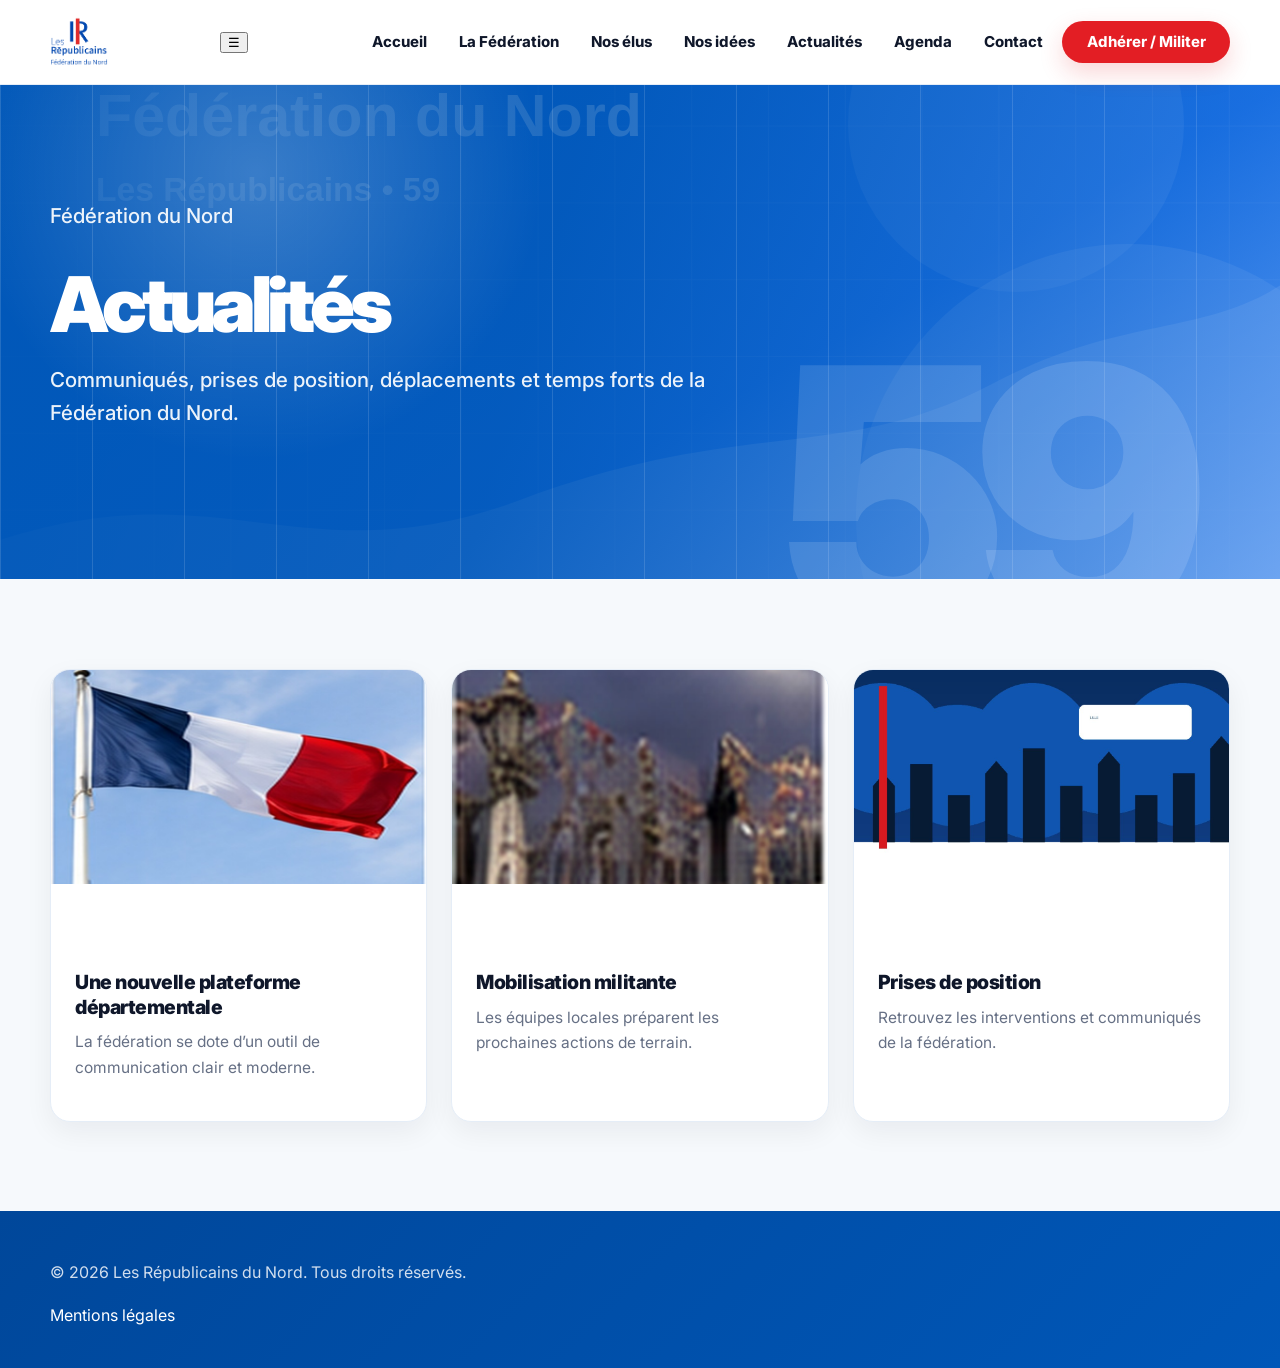
==== commit 36ea3dc3: "Add files via upload" ====
--- a/actualites.html
+++ b/actualites.html
@@ -7,7 +7,7 @@
     <meta name="description" content="Communiqués, prises de position, déplacements et temps forts de la Fédération du Nord.">
     <link rel="stylesheet" href="assets/css/style.css">
     <link rel="icon" href="assets/img/logo-federation-nord.png">
-    <!-- Version LR national style v3 - bleu lumineux, police Inter, animations fluides -->
+    <!-- Version v4 harmonisée - cartes, typographies, espacements -->
 </head>
 <body>
     <div class="site-topline" aria-hidden="true"></div>
--- a/assets/css/style.css
+++ b/assets/css/style.css
@@ -3,21 +3,32 @@
 :root {
     --lr-blue: #0057b8;
     --lr-blue-light: #1e73e8;
-    --lr-blue-soft: #eaf3ff;
     --lr-blue-dark: #00479a;
+    --lr-blue-soft: #edf5ff;
     --lr-red: #e31e24;
     --lr-red-dark: #c9181d;
-    --text: #14213d;
+
+    --text: #111827;
+    --heading: #0f172a;
     --muted: #667085;
     --line: #e5edf7;
     --bg: #f6f9fc;
     --white: #ffffff;
-    --shadow: 0 18px 50px rgba(0, 87, 184, 0.12);
-    --radius: 22px;
+
+    --container: 1180px;
+    --radius-sm: 14px;
+    --radius-md: 20px;
+    --radius-lg: 28px;
+
+    --shadow-soft: 0 10px 28px rgba(15, 23, 42, 0.06);
+    --shadow-blue: 0 18px 46px rgba(0, 87, 184, 0.14);
+
     --ease: cubic-bezier(0.22, 0.61, 0.36, 1);
 }
 
-* {
+*,
+*::before,
+*::after {
     box-sizing: border-box;
 }
 
@@ -28,32 +39,40 @@
 body {
     margin: 0;
     font-family: 'Inter', Arial, Helvetica, sans-serif;
+    font-size: 16px;
+    line-height: 1.65;
     color: var(--text);
     background: var(--bg);
-    line-height: 1.6;
+    text-rendering: optimizeLegibility;
+    -webkit-font-smoothing: antialiased;
 }
 
 img {
+    display: block;
     max-width: 100%;
-    display: block;
 }
 
 a {
     color: inherit;
+}
+
+p {
+    margin: 0 0 1rem;
 }
 
 .container,
 .wrapper,
 .site-container {
-    width: min(1180px, calc(100% - 40px));
+    width: min(var(--container), calc(100% - 40px));
     margin: 0 auto;
 }
 
 .top-bar {
+    padding: 8px 0;
+    color: var(--white);
     background: linear-gradient(90deg, var(--lr-blue), var(--lr-blue-light));
-    color: var(--white);
-    font-size: 0.9rem;
-    padding: 8px 0;
+    font-size: 0.875rem;
+    font-weight: 650;
 }
 
 .header,
@@ -62,7 +81,7 @@
     position: sticky;
     top: 0;
     z-index: 50;
-    background: rgba(255, 255, 255, 0.92);
+    background: rgba(255, 255, 255, 0.94);
     border-bottom: 1px solid var(--line);
     backdrop-filter: blur(16px);
 }
@@ -70,7 +89,7 @@
 .header-inner,
 .navbar,
 .site-header .container {
-    min-height: 82px;
+    min-height: 84px;
     display: flex;
     align-items: center;
     justify-content: space-between;
@@ -83,10 +102,10 @@
     display: inline-flex;
     align-items: center;
     gap: 14px;
-    font-weight: 900;
     color: var(--lr-blue);
     text-decoration: none;
-    letter-spacing: -0.03em;
+    font-weight: 900;
+    letter-spacing: -0.035em;
 }
 
 .logo img,
@@ -101,15 +120,16 @@
 .brand-text {
     display: flex;
     flex-direction: column;
-    line-height: 1.05;
+    line-height: 1.08;
 }
 
 .logo-text small,
 .brand-text small {
+    margin-top: 4px;
     color: var(--muted);
-    font-size: 0.78rem;
-    font-weight: 700;
-    letter-spacing: 0.08em;
+    font-size: 0.74rem;
+    font-weight: 800;
+    letter-spacing: 0.10em;
     text-transform: uppercase;
 }
 
@@ -119,29 +139,30 @@
     display: flex;
     align-items: center;
     justify-content: flex-end;
-    gap: 8px;
+    gap: 6px;
     flex-wrap: wrap;
 }
 
 nav a,
 .main-nav a,
 .navigation a {
-    position: relative;
     display: inline-flex;
     align-items: center;
     justify-content: center;
     min-height: 42px;
     padding: 9px 13px;
-    color: var(--text);
+    color: var(--heading);
     text-decoration: none;
-    font-weight: 700;
-    font-size: 0.95rem;
+    font-size: 0.94rem;
+    font-weight: 750;
+    line-height: 1;
     border-radius: 999px;
     white-space: nowrap;
     transition:
         color 0.28s var(--ease),
         background-color 0.28s var(--ease),
-        transform 0.28s var(--ease);
+        transform 0.28s var(--ease),
+        box-shadow 0.28s var(--ease);
 }
 
 nav a:hover,
@@ -156,60 +177,61 @@
 .btn-primary,
 .nav-cta,
 a[href*='adherer'] {
-    min-width: 164px;
-    padding: 11px 22px !important;
+    min-width: 168px;
+    padding: 12px 22px !important;
     color: var(--white) !important;
     background: var(--lr-red);
-    box-shadow: 0 12px 28px rgba(227, 30, 36, 0.18);
+    box-shadow: 0 10px 24px rgba(227, 30, 36, 0.18);
 }
 
 .menu-cta:hover,
 .btn-primary:hover,
 .nav-cta:hover,
 a[href*='adherer']:hover {
+    color: var(--white) !important;
     background: var(--lr-red-dark) !important;
     transform: translate3d(0, -2px, 0);
-    box-shadow: 0 18px 36px rgba(227, 30, 36, 0.24);
+    box-shadow: 0 16px 32px rgba(227, 30, 36, 0.24);
 }
 
 .hero,
 .hero-section,
 .home-hero {
     position: relative;
+    isolation: isolate;
     overflow: hidden;
-    isolation: isolate;
-    padding: clamp(74px, 9vw, 130px) 0;
+    padding: clamp(78px, 9vw, 128px) 0;
     color: var(--white);
     background:
-        linear-gradient(105deg, rgba(0, 87, 184, 0.96) 0%, rgba(0, 87, 184, 0.86) 43%, rgba(30, 115, 232, 0.62) 100%),
+        linear-gradient(105deg, rgba(0, 87, 184, 0.96) 0%, rgba(0, 87, 184, 0.86) 42%, rgba(30, 115, 232, 0.60) 100%),
         url('../img/lr-nord-hero.svg') center / cover no-repeat;
 }
 
 .hero::before,
-.home-hero::before,
-.hero-section::before {
+.hero-section::before,
+.home-hero::before {
     content: "";
     position: absolute;
     inset: 0;
     z-index: -1;
     background:
-        radial-gradient(circle at 18% 18%, rgba(255, 255, 255, 0.28), transparent 28%),
-        linear-gradient(90deg, rgba(255, 255, 255, 0.14) 0 1px, transparent 1px 100%);
-    background-size: auto, 88px 88px;
+        radial-gradient(circle at 20% 18%, rgba(255, 255, 255, 0.22), transparent 26%),
+        linear-gradient(90deg, rgba(255, 255, 255, 0.13) 0 1px, transparent 1px 100%);
+    background-size: auto, 92px 92px;
 }
 
 .hero::after,
-.home-hero::after,
-.hero-section::after {
+.hero-section::after,
+.home-hero::after {
     content: "59";
     position: absolute;
-    right: clamp(20px, 8vw, 120px);
-    bottom: -88px;
+    right: clamp(18px, 8vw, 120px);
+    bottom: -96px;
     z-index: -1;
-    font-size: clamp(180px, 28vw, 420px);
+    color: rgba(255, 255, 255, 0.12);
+    font-size: clamp(170px, 28vw, 400px);
+    font-weight: 900;
     line-height: 1;
-    font-weight: 900;
-    color: rgba(255, 255, 255, 0.12);
     letter-spacing: -0.08em;
 }
 
@@ -218,34 +240,41 @@
     display: inline-flex;
     align-items: center;
     gap: 8px;
-    margin-bottom: 20px;
-    padding: 8px 14px;
+    margin-bottom: 22px;
+    padding: 8px 15px;
+    color: var(--white);
+    background: rgba(255, 255, 255, 0.16);
+    border: 1px solid rgba(255, 255, 255, 0.24);
     border-radius: 999px;
-    color: var(--white);
-    background: rgba(255, 255, 255, 0.16);
-    border: 1px solid rgba(255, 255, 255, 0.22);
-    font-weight: 800;
+    font-size: 0.86rem;
+    font-weight: 850;
+    letter-spacing: 0.01em;
     backdrop-filter: blur(10px);
 }
 
 .hero h1,
 .home-hero h1,
+.hero-section h1,
 .hero-title {
-    max-width: 880px;
+    max-width: 900px;
     margin: 0 0 22px;
-    font-size: clamp(2.6rem, 6vw, 5.4rem);
+    color: var(--white);
+    font-size: clamp(2.75rem, 6vw, 5.1rem);
     line-height: 0.98;
+    font-weight: 900;
     letter-spacing: -0.065em;
-    font-weight: 900;
 }
 
 .hero p,
 .home-hero p,
+.hero-section p,
 .hero-subtitle {
-    max-width: 680px;
+    max-width: 700px;
     margin: 0 0 34px;
-    font-size: clamp(1.1rem, 2vw, 1.35rem);
     color: rgba(255, 255, 255, 0.92);
+    font-size: clamp(1.05rem, 1.9vw, 1.28rem);
+    line-height: 1.6;
+    font-weight: 500;
 }
 
 .hero-actions,
@@ -264,18 +293,20 @@
     justify-content: center;
     min-height: 48px;
     padding: 13px 22px;
+    border: 1px solid transparent;
     border-radius: 999px;
-    border: 1px solid transparent;
+    font-size: 0.98rem;
     font-weight: 800;
+    line-height: 1;
     text-decoration: none;
     cursor: pointer;
     transform: translate3d(0, 0, 0);
     transition:
-        transform 0.32s var(--ease),
-        box-shadow 0.32s var(--ease),
-        background-color 0.32s var(--ease),
-        border-color 0.32s var(--ease),
-        color 0.32s var(--ease);
+        transform 0.30s var(--ease),
+        box-shadow 0.30s var(--ease),
+        background-color 0.30s var(--ease),
+        border-color 0.30s var(--ease),
+        color 0.30s var(--ease);
 }
 
 .btn:hover,
@@ -287,8 +318,8 @@
 .btn-secondary,
 .btn-outline {
     color: var(--white);
+    background: rgba(255, 255, 255, 0.13);
     border-color: rgba(255, 255, 255, 0.42);
-    background: rgba(255, 255, 255, 0.12);
     backdrop-filter: blur(10px);
 }
 
@@ -299,39 +330,55 @@
 
 section,
 .section {
-    padding: clamp(58px, 7vw, 92px) 0;
+    padding: clamp(58px, 7vw, 90px) 0;
+}
+
+.section-header {
+    max-width: 820px;
+    margin-bottom: 34px;
 }
 
 .section-title,
 h2 {
     position: relative;
-    margin: 0 0 18px;
-    color: var(--text);
-    font-size: clamp(2rem, 4vw, 3.25rem);
-    line-height: 1.05;
-    letter-spacing: -0.05em;
+    margin: 0 0 16px;
+    color: var(--heading);
+    font-size: clamp(2rem, 4vw, 3.05rem);
+    line-height: 1.06;
     font-weight: 900;
+    letter-spacing: -0.052em;
 }
 
 .section-title::before {
     content: "59";
     position: absolute;
     left: -8px;
-    top: -38px;
+    top: -36px;
     z-index: -1;
     color: var(--lr-blue);
     opacity: 0.07;
-    font-size: 5.5rem;
+    font-size: 5.2rem;
     font-weight: 900;
     letter-spacing: -0.08em;
+}
+
+h3 {
+    margin: 0 0 10px;
+    color: var(--heading);
+    font-size: 1.22rem;
+    line-height: 1.26;
+    font-weight: 850;
+    letter-spacing: -0.025em;
 }
 
 .section-lead,
 .lead {
     max-width: 760px;
-    margin: 0 0 34px;
+    margin: 0 0 30px;
     color: var(--muted);
-    font-size: 1.08rem;
+    font-size: 1.06rem;
+    line-height: 1.7;
+    font-weight: 500;
 }
 
 .grid,
@@ -341,6 +388,7 @@
     display: grid;
     grid-template-columns: repeat(3, minmax(0, 1fr));
     gap: 24px;
+    align-items: stretch;
 }
 
 .card,
@@ -350,16 +398,19 @@
 .hero-card,
 .box {
     position: relative;
+    display: flex;
+    flex-direction: column;
+    min-height: 100%;
     overflow: hidden;
     background: var(--white);
     border: 1px solid var(--line);
-    border-radius: var(--radius);
-    box-shadow: 0 8px 24px rgba(20, 33, 61, 0.04);
+    border-radius: var(--radius-md);
+    box-shadow: var(--shadow-soft);
     transform: translate3d(0, 0, 0);
     transition:
-        transform 0.34s var(--ease),
-        box-shadow 0.34s var(--ease),
-        border-color 0.34s var(--ease);
+        transform 0.32s var(--ease),
+        box-shadow 0.32s var(--ease),
+        border-color 0.32s var(--ease);
 }
 
 .card:hover,
@@ -368,87 +419,129 @@
 .info-box:hover,
 .hero-card:hover,
 .box:hover {
-    transform: translate3d(0, -7px, 0);
-    border-color: rgba(0, 87, 184, 0.25);
-    box-shadow: var(--shadow);
+    transform: translate3d(0, -6px, 0);
+    border-color: rgba(0, 87, 184, 0.24);
+    box-shadow: var(--shadow-blue);
 }
 
 .card img,
 .news-card img,
-.event-card img {
+.event-card img,
+.card-image,
+.news-image,
+.event-image {
     width: 100%;
-    height: 220px;
+    height: 214px;
     object-fit: cover;
-    transition: transform 0.58s var(--ease);
+    aspect-ratio: 16 / 9;
+    flex: 0 0 auto;
+    transition: transform 0.52s var(--ease);
 }
 
 .card:hover img,
 .news-card:hover img,
 .event-card:hover img {
-    transform: scale(1.045);
+    transform: scale(1.035);
+}
+
+.card-content,
+.news-content,
+.event-content,
+.box-content,
+.info-box {
+    padding: 24px;
 }
 
 .card-content,
 .news-content,
 .event-content,
 .box-content {
-    padding: 24px;
-}
-
-.card h3,
-.news-card h3,
-.event-card h3,
-.info-box h3 {
-    margin: 0 0 10px;
-    color: var(--text);
-    font-size: 1.25rem;
-    line-height: 1.22;
-    letter-spacing: -0.02em;
+    display: flex;
+    flex: 1;
+    flex-direction: column;
 }
 
 .card p,
 .news-card p,
 .event-card p,
-.info-box p {
-    margin: 0;
+.info-box p,
+.box p {
     color: var(--muted);
+    font-size: 0.97rem;
+    line-height: 1.65;
+}
+
+.card .btn,
+.news-card .btn,
+.event-card .btn,
+.card a:last-child,
+.news-card a:last-child,
+.event-card a:last-child {
+    margin-top: auto;
 }
 
 .kicker,
 .category,
-.tag {
+.tag,
+.meta {
     display: inline-flex;
+    align-items: center;
     margin-bottom: 12px;
     color: var(--lr-blue);
-    font-size: 0.78rem;
+    font-size: 0.76rem;
     font-weight: 900;
+    line-height: 1.2;
     letter-spacing: 0.08em;
     text-transform: uppercase;
+}
+
+.info-box,
+.box:not(.card) {
+    min-height: 220px;
+}
+
+.event-card {
+    min-height: 300px;
+}
+
+.news-card,
+.card {
+    min-height: 430px;
+}
+
+.hero-card {
+    min-height: 260px;
 }
 
 .cta-section,
 .join-section,
 .adherer-block {
+    width: min(var(--container), calc(100% - 40px));
+    margin: 54px auto;
+    padding: clamp(38px, 6vw, 70px);
     color: var(--white);
     background:
+        radial-gradient(circle at 82% 20%, rgba(255, 255, 255, 0.22), transparent 26%),
         linear-gradient(135deg, var(--lr-blue), var(--lr-blue-light));
-    border-radius: 32px;
-    margin: 54px auto;
-    padding: clamp(36px, 6vw, 72px);
+    border-radius: var(--radius-lg);
     box-shadow: 0 24px 60px rgba(0, 87, 184, 0.20);
 }
 
 .cta-section h2,
 .join-section h2,
-.adherer-block h2 {
+.adherer-block h2,
+.cta-section p,
+.join-section p,
+.adherer-block p {
     color: var(--white);
 }
 
 footer,
 .site-footer {
+    padding: 48px 0 24px;
     color: rgba(255, 255, 255, 0.88);
-    background: linear-gradient(135deg, var(--lr-blue-dark), var(--lr-blue));
-    padding: 48px 0 24px;
+    background:
+        linear-gradient(135deg, var(--lr-blue-dark), var(--lr-blue));
 }
 
 footer a,
@@ -457,7 +550,65 @@
     text-decoration: none;
 }
 
-@media (max-width: 920px) {
+footer p,
+.site-footer p {
+    color: rgba(255, 255, 255, 0.82);
+}
+
+/* Harmonisation forcée des anciennes classes éventuelles */
+.feature-card,
+.elected-card,
+.idea-card,
+.contact-card,
+.agenda-item,
+.article-card {
+    display: flex;
+    flex-direction: column;
+    min-height: 100%;
+    border-radius: var(--radius-md);
+}
+
+.feature-card,
+.elected-card,
+.idea-card,
+.contact-card,
+.agenda-item,
+.article-card {
+    transition:
+        transform 0.32s var(--ease),
+        box-shadow 0.32s var(--ease),
+        border-color 0.32s var(--ease);
+}
+
+.feature-card:hover,
+.elected-card:hover,
+.idea-card:hover,
+.contact-card:hover,
+.agenda-item:hover,
+.article-card:hover {
+    transform: translate3d(0, -6px, 0);
+    box-shadow: var(--shadow-blue);
+}
+
+@media (max-width: 1020px) {
+    .grid,
+    .cards,
+    .news-grid,
+    .events-grid {
+        grid-template-columns: repeat(2, minmax(0, 1fr));
+    }
+
+    .news-card,
+    .card {
+        min-height: 400px;
+    }
+}
+
+@media (max-width: 760px) {
+    body {
+        font-size: 15px;
+    }
+
     .header-inner,
     .navbar,
     .site-header .container {
@@ -471,21 +622,13 @@
     .main-nav,
     .navigation {
         justify-content: flex-start;
-    }
-
-    .grid,
-    .cards,
-    .news-grid,
-    .events-grid {
-        grid-template-columns: repeat(2, minmax(0, 1fr));
-    }
-}
-
-@media (max-width: 640px) {
-    .container,
-    .wrapper,
-    .site-container {
-        width: min(100% - 28px, 1180px);
+        gap: 6px;
+    }
+
+    .hero,
+    .hero-section,
+    .home-hero {
+        padding: 70px 0 86px;
     }
 
     .grid,
@@ -495,10 +638,21 @@
         grid-template-columns: 1fr;
     }
 
-    nav a,
-    .main-nav a,
-    .navigation a {
-        padding: 9px 11px;
+    .card img,
+    .news-card img,
+    .event-card img,
+    .card-image,
+    .news-image,
+    .event-image {
+        height: 210px;
+    }
+
+    .news-card,
+    .card,
+    .event-card,
+    .info-box,
+    .box {
+        min-height: auto;
     }
 
     .menu-cta,
@@ -507,6 +661,29 @@
     a[href*='adherer'] {
         width: 100%;
         min-width: 100%;
+    }
+}
+
+@media (max-width: 520px) {
+    .container,
+    .wrapper,
+    .site-container,
+    .cta-section,
+    .join-section,
+    .adherer-block {
+        width: min(100% - 28px, var(--container));
+    }
+
+    .hero-actions,
+    .actions,
+    .cta-row {
+        flex-direction: column;
+    }
+
+    .btn,
+    .button,
+    .cta {
+        width: 100%;
     }
 }
 
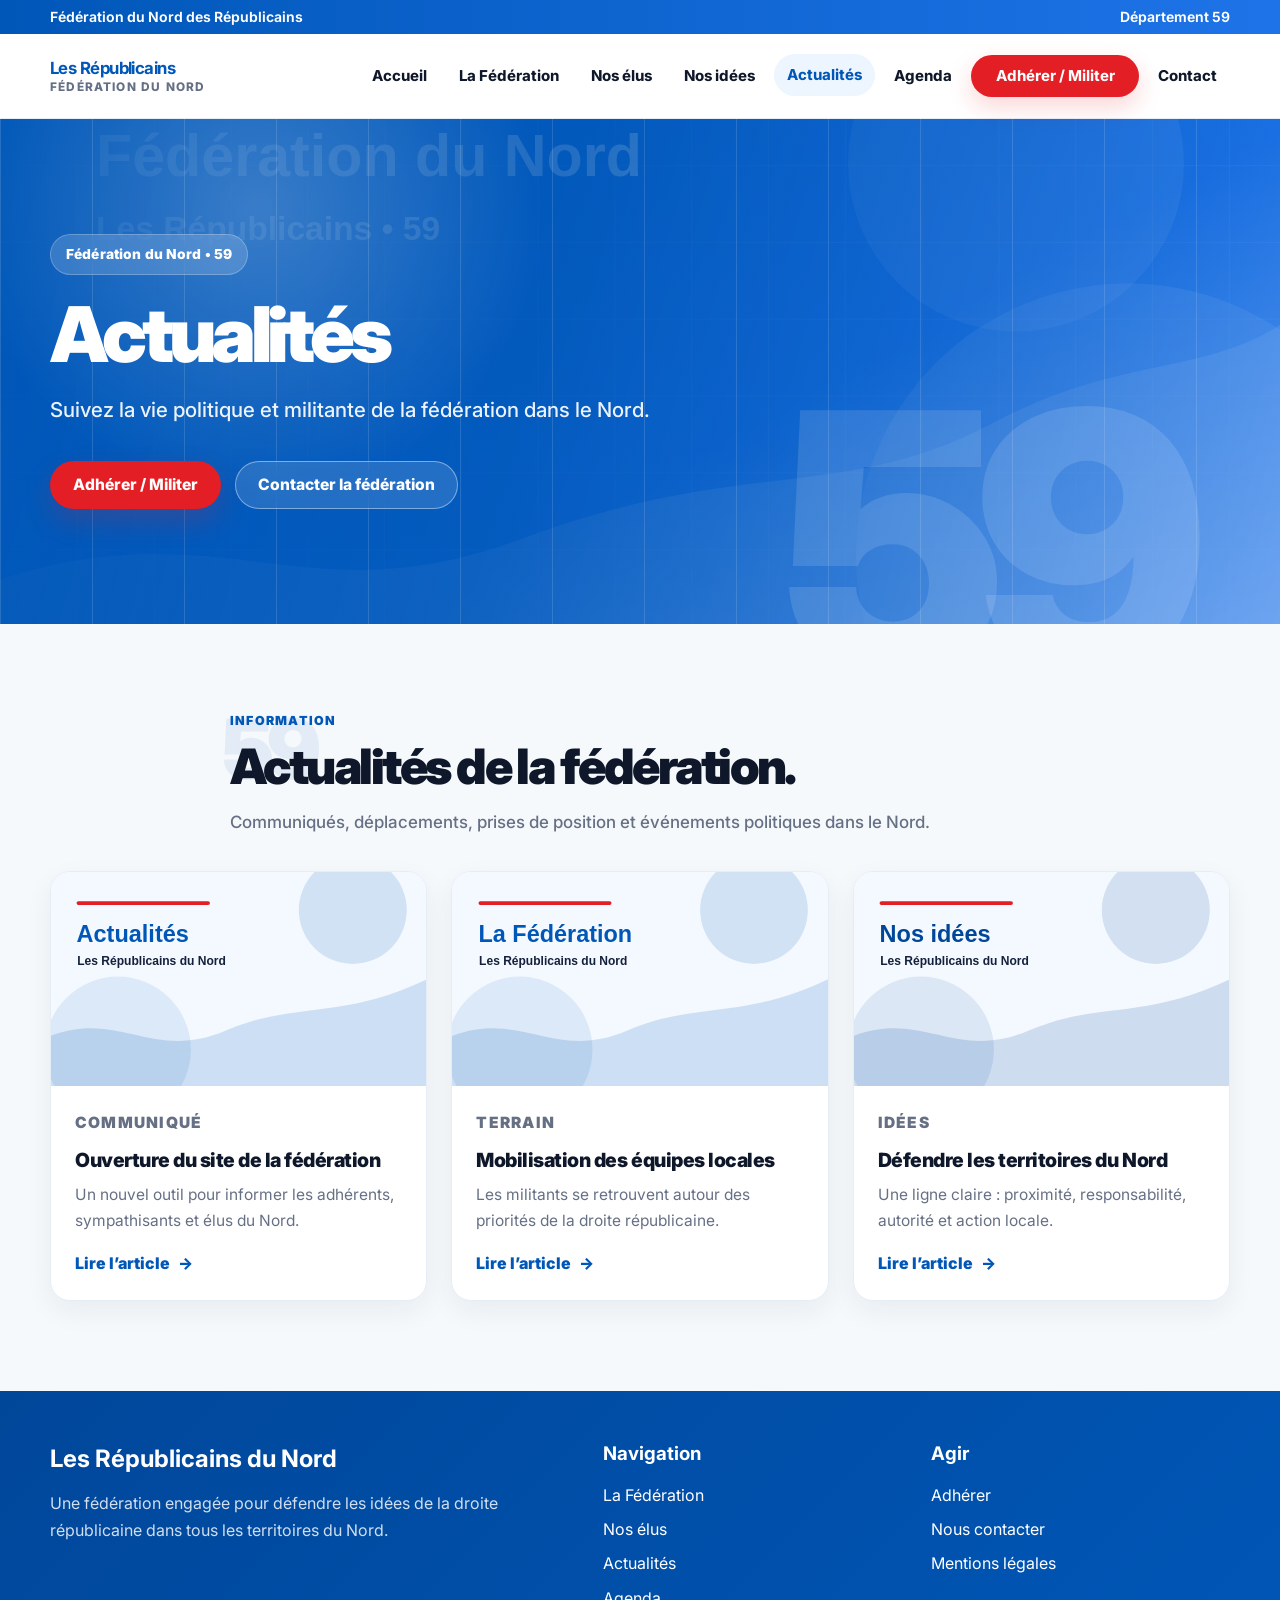
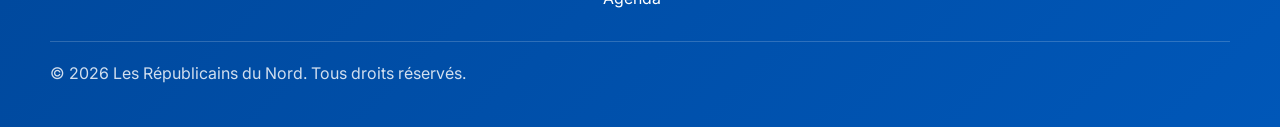
==== commit 06b25ebd: "Add files via upload" ====
--- a/actualites.html
+++ b/actualites.html
@@ -3,93 +3,134 @@
 <head>
     <meta charset="UTF-8">
     <meta name="viewport" content="width=device-width, initial-scale=1.0">
-    <title>Actualités - LR Nord</title>
-    <meta name="description" content="Communiqués, prises de position, déplacements et temps forts de la Fédération du Nord.">
+    <title>Actualités | Les Républicains du Nord</title>
+    <meta name="description" content="Site de la Fédération du Nord des Républicains : actualités, élus, agenda, idées et engagement militant.">
     <link rel="stylesheet" href="assets/css/style.css">
-    <link rel="icon" href="assets/img/logo-federation-nord.png">
-    <!-- Version v4 harmonisée - cartes, typographies, espacements -->
 </head>
 <body>
-    <div class="site-topline" aria-hidden="true"></div>
+    <a class="skip-link" href="#contenu">Aller au contenu</a>
 
     <header class="site-header">
-        <div class="container header-inner">
-            <a class="brand" href="index.html" aria-label="Accueil Les Républicains du Nord">
-                <img
-                    class="brand-logo"
-                    src="assets/img/logo-federation-nord.png"
-                    alt="Les Républicains - Fédération du Nord"
-                >
+        <div class="topbar">
+            <div class="container topbar__inner">
+                <span>Fédération du Nord des Républicains</span>
+                <span>Département 59</span>
+            </div>
+        </div>
+
+        <div class="container header__inner">
+            <a class="brand" href="index.html" aria-label="Retour à l'accueil">
+                <img src="assets/img/logo-lr-nord.png" alt="Les Républicains - Fédération du Nord" onerror="this.style.display='none'">
+                <span class="brand__text">
+                    <strong>Les Républicains</strong>
+                    <small>Fédération du Nord</small>
+                </span>
             </a>
 
-            <button class="menu-toggle" type="button" aria-label="Ouvrir le menu" aria-expanded="false">
-                ☰
+            <button class="nav-toggle" type="button" aria-expanded="false" aria-controls="navigation-principale">
+                <span>Menu</span>
             </button>
 
-            <nav class="main-nav" aria-label="Navigation principale">
-                <a href="index.html">Accueil</a>
-                <a href="federation.html">La Fédération</a>
-                <a href="elus.html">Nos élus</a>
-                <a href="idees.html">Nos idées</a>
-                <a href="actualites.html">Actualités</a>
-                <a href="agenda.html">Agenda</a>
-                <a href="contact.html">Contact</a>
-                <a class="nav-join" href="adherer.html">Adhérer / Militer</a>
+            <nav class="nav" id="navigation-principale" aria-label="Navigation principale">
+                    <a href="index.html">Accueil</a>
+                    <a href="federation.html">La Fédération</a>
+                    <a href="elus.html">Nos élus</a>
+                    <a href="idees.html">Nos idées</a>
+                    <a class="is-active" href="actualites.html">Actualités</a>
+                    <a href="agenda.html">Agenda</a>
+                    <a class="nav__cta" href="adherer.html">Adhérer / Militer</a>
+                    <a href="contact.html">Contact</a>
             </nav>
         </div>
     </header>
 
-    <main>
+    <main id="contenu">
         <section class="hero">
-            <div class="container">
-                <p class="eyebrow reveal">Fédération du Nord</p>
-                <h1 class="reveal">Actualités</h1>
-                <p class="lead reveal">Communiqués, prises de position, déplacements et temps forts de la Fédération du Nord.</p>
+            <div class="container hero__inner">
+                <p class="hero__badge">Fédération du Nord • 59</p>
+                <h1>Actualités</h1>
+                <p class="hero__lead">Suivez la vie politique et militante de la fédération dans le Nord.</p>
+
+                <div class="hero__actions">
+                    <a class="btn btn--red" href="adherer.html">Adhérer / Militer</a>
+                    <a class="btn btn--ghost" href="contact.html">Contacter la fédération</a>
+                </div>
             </div>
         </section>
 
         <section class="section">
-            <div class="container">
-                <div class="cards three">
-                    <article class="card reveal">
-                        <div class="card-img-wrap">
-                            <img class="card-img" src="assets/img/photo-drapeau.jpg" alt="Une nouvelle plateforme départementale">
-                        </div>
-                        <div class="card-content">
-                            <span class="badge">Communiqué</span>
-                            <h3>Une nouvelle plateforme départementale</h3>
-                            <p>La fédération se dote d’un outil de communication clair et moderne.</p>
-                        </div>
-                    </article>
-                    <article class="card reveal">
-                        <div class="card-img-wrap">
-                            <img class="card-img" src="assets/img/photo-reunion.jpg" alt="Mobilisation militante">
-                        </div>
-                        <div class="card-content">
-                            <span class="badge">Réunion</span>
-                            <h3>Mobilisation militante</h3>
-                            <p>Les équipes locales préparent les prochaines actions de terrain.</p>
-                        </div>
-                    </article>
-                    <article class="card reveal">
-                        <div class="card-img-wrap">
-                            <img class="card-img" src="assets/img/illustration-lille.jpg" alt="Prises de position">
-                        </div>
-                        <div class="card-content">
-                            <span class="badge">Médias</span>
-                            <h3>Prises de position</h3>
-                            <p>Retrouvez les interventions et communiqués de la fédération.</p>
-                        </div>
-                    </article>
-                </div>
+            <div class="container section__header">
+                <p class="eyebrow">Information</p>
+                <h2>Actualités de la fédération.</h2>
+                <p class="section__lead">
+                    Communiqués, déplacements, prises de position et événements politiques dans le Nord.
+                </p>
+            </div>
+
+            <div class="container card-grid">
+                <article class="card">
+                    <img src="assets/img/illustration-actualites.svg" alt="">
+                    <div class="card__body">
+                        <p class="card__meta">Communiqué</p>
+                        <h3>Ouverture du site de la fédération</h3>
+                        <p>Un nouvel outil pour informer les adhérents, sympathisants et élus du Nord.</p>
+                        <a class="text-link" href="#">Lire l’article</a>
+                    </div>
+                </article>
+
+                <article class="card">
+                    <img src="assets/img/illustration-federation.svg" alt="">
+                    <div class="card__body">
+                        <p class="card__meta">Terrain</p>
+                        <h3>Mobilisation des équipes locales</h3>
+                        <p>Les militants se retrouvent autour des priorités de la droite républicaine.</p>
+                        <a class="text-link" href="#">Lire l’article</a>
+                    </div>
+                </article>
+
+                <article class="card">
+                    <img src="assets/img/illustration-idees.svg" alt="">
+                    <div class="card__body">
+                        <p class="card__meta">Idées</p>
+                        <h3>Défendre les territoires du Nord</h3>
+                        <p>Une ligne claire : proximité, responsabilité, autorité et action locale.</p>
+                        <a class="text-link" href="#">Lire l’article</a>
+                    </div>
+                </article>
             </div>
         </section>
+
     </main>
 
-    <footer class="footer">
-        <div class="container footer-grid">
+    <footer class="site-footer">
+        <div class="container footer__grid">
+            <div>
+                <h2>Les Républicains du Nord</h2>
+                <p>Une fédération engagée pour défendre les idées de la droite républicaine dans tous les territoires du Nord.</p>
+            </div>
+
+            <div>
+                <h3>Navigation</h3>
+                <ul class="footer__links">
+                    <li><a href="federation.html">La Fédération</a></li>
+                    <li><a href="elus.html">Nos élus</a></li>
+                    <li><a href="actualites.html">Actualités</a></li>
+                    <li><a href="agenda.html">Agenda</a></li>
+                </ul>
+            </div>
+
+            <div>
+                <h3>Agir</h3>
+                <ul class="footer__links">
+                    <li><a href="adherer.html">Adhérer</a></li>
+                    <li><a href="contact.html">Nous contacter</a></li>
+                    <li><a href="mentions-legales.html">Mentions légales</a></li>
+                </ul>
+            </div>
+        </div>
+
+        <div class="container footer__bottom">
             <p>© 2026 Les Républicains du Nord. Tous droits réservés.</p>
-            <p><a href="mentions-legales.html">Mentions légales</a></p>
         </div>
     </footer>
 
--- a/assets/css/style.css
+++ b/assets/css/style.css
@@ -1,30 +1,44 @@
 @import url('https://fonts.googleapis.com/css2?family=Inter:wght@400;500;600;700;800;900&display=swap');
 
+/* ==========================================================================
+   Les Républicains du Nord
+   Refonte code source v6
+   ========================================================================== */
+
+/* 1. Variables
+   ========================================================================== */
+
 :root {
-    --lr-blue: #0057b8;
-    --lr-blue-light: #1e73e8;
-    --lr-blue-dark: #00479a;
-    --lr-blue-soft: #edf5ff;
-    --lr-red: #e31e24;
-    --lr-red-dark: #c9181d;
-
-    --text: #111827;
-    --heading: #0f172a;
-    --muted: #667085;
-    --line: #e5edf7;
-    --bg: #f6f9fc;
-    --white: #ffffff;
-
-    --container: 1180px;
+    --color-blue: #0057b8;
+    --color-blue-light: #1e73e8;
+    --color-blue-dark: #00479a;
+    --color-blue-soft: #edf5ff;
+
+    --color-red: #e31e24;
+    --color-red-dark: #c9181d;
+
+    --color-text: #111827;
+    --color-heading: #0f172a;
+    --color-muted: #667085;
+    --color-line: #e5edf7;
+    --color-bg: #f6f9fc;
+    --color-white: #ffffff;
+
+    --container-width: 1180px;
+
     --radius-sm: 14px;
     --radius-md: 20px;
-    --radius-lg: 28px;
+    --radius-lg: 30px;
 
     --shadow-soft: 0 10px 28px rgba(15, 23, 42, 0.06);
     --shadow-blue: 0 18px 46px rgba(0, 87, 184, 0.14);
 
-    --ease: cubic-bezier(0.22, 0.61, 0.36, 1);
-}
+    --transition-fast: 0.24s cubic-bezier(0.22, 0.61, 0.36, 1);
+    --transition-normal: 0.32s cubic-bezier(0.22, 0.61, 0.36, 1);
+}
+
+/* 2. Reset et base
+   ========================================================================== */
 
 *,
 *::before,
@@ -38,11 +52,11 @@
 
 body {
     margin: 0;
+    color: var(--color-text);
+    background: var(--color-bg);
     font-family: 'Inter', Arial, Helvetica, sans-serif;
     font-size: 16px;
     line-height: 1.65;
-    color: var(--text);
-    background: var(--bg);
     text-rendering: optimizeLegibility;
     -webkit-font-smoothing: antialiased;
 }
@@ -60,35 +74,71 @@
     margin: 0 0 1rem;
 }
 
-.container,
-.wrapper,
-.site-container {
-    width: min(var(--container), calc(100% - 40px));
+ul {
+    margin: 0;
+    padding: 0;
+}
+
+li {
+    list-style: none;
+}
+
+/* 3. Helpers
+   ========================================================================== */
+
+.container {
+    width: min(var(--container-width), calc(100% - 40px));
     margin: 0 auto;
 }
 
-.top-bar {
-    padding: 8px 0;
-    color: var(--white);
-    background: linear-gradient(90deg, var(--lr-blue), var(--lr-blue-light));
-    font-size: 0.875rem;
-    font-weight: 650;
-}
-
-.header,
-.site-header,
-.main-header {
+.narrow {
+    max-width: 860px;
+}
+
+.skip-link {
+    position: absolute;
+    left: 16px;
+    top: -60px;
+    z-index: 999;
+    padding: 10px 14px;
+    color: var(--color-white);
+    background: var(--color-blue);
+    border-radius: 10px;
+    transition: top var(--transition-fast);
+}
+
+.skip-link:focus {
+    top: 16px;
+}
+
+/* 4. Header
+   ========================================================================== */
+
+.site-header {
     position: sticky;
     top: 0;
     z-index: 50;
     background: rgba(255, 255, 255, 0.94);
-    border-bottom: 1px solid var(--line);
+    border-bottom: 1px solid var(--color-line);
     backdrop-filter: blur(16px);
 }
 
-.header-inner,
-.navbar,
-.site-header .container {
+.topbar {
+    color: var(--color-white);
+    background: linear-gradient(90deg, var(--color-blue), var(--color-blue-light));
+    font-size: 0.875rem;
+    font-weight: 650;
+}
+
+.topbar__inner {
+    min-height: 34px;
+    display: flex;
+    align-items: center;
+    justify-content: space-between;
+    gap: 16px;
+}
+
+.header__inner {
     min-height: 84px;
     display: flex;
     align-items: center;
@@ -96,46 +146,42 @@
     gap: 28px;
 }
 
-.logo,
-.brand,
-.site-logo {
+.brand {
     display: inline-flex;
     align-items: center;
     gap: 14px;
-    color: var(--lr-blue);
+    color: var(--color-blue);
     text-decoration: none;
     font-weight: 900;
     letter-spacing: -0.035em;
 }
 
-.logo img,
-.brand img,
-.site-logo img {
+.brand img {
     width: auto;
     max-height: 58px;
     object-fit: contain;
 }
 
-.logo-text,
-.brand-text {
+.brand__text {
     display: flex;
     flex-direction: column;
     line-height: 1.08;
 }
 
-.logo-text small,
-.brand-text small {
+.brand__text strong {
+    font-size: 1.05rem;
+}
+
+.brand__text small {
     margin-top: 4px;
-    color: var(--muted);
+    color: var(--color-muted);
     font-size: 0.74rem;
     font-weight: 800;
     letter-spacing: 0.10em;
     text-transform: uppercase;
 }
 
-nav,
-.main-nav,
-.navigation {
+.nav {
     display: flex;
     align-items: center;
     justify-content: flex-end;
@@ -143,15 +189,13 @@
     flex-wrap: wrap;
 }
 
-nav a,
-.main-nav a,
-.navigation a {
+.nav a {
     display: inline-flex;
     align-items: center;
     justify-content: center;
     min-height: 42px;
     padding: 9px 13px;
-    color: var(--heading);
+    color: var(--color-heading);
     text-decoration: none;
     font-size: 0.94rem;
     font-weight: 750;
@@ -159,57 +203,67 @@
     border-radius: 999px;
     white-space: nowrap;
     transition:
-        color 0.28s var(--ease),
-        background-color 0.28s var(--ease),
-        transform 0.28s var(--ease),
-        box-shadow 0.28s var(--ease);
-}
-
-nav a:hover,
-.main-nav a:hover,
-.navigation a:hover {
-    color: var(--lr-blue);
-    background: var(--lr-blue-soft);
+        color var(--transition-fast),
+        background-color var(--transition-fast),
+        transform var(--transition-fast),
+        box-shadow var(--transition-fast);
+}
+
+.nav a:hover,
+.nav a.is-active {
+    color: var(--color-blue);
+    background: var(--color-blue-soft);
     transform: translate3d(0, -1px, 0);
 }
 
-.menu-cta,
-.btn-primary,
-.nav-cta,
-a[href*='adherer'] {
+.nav a.nav__cta {
     min-width: 168px;
-    padding: 12px 22px !important;
-    color: var(--white) !important;
-    background: var(--lr-red);
+    padding: 12px 22px;
+    color: var(--color-white);
+    background: var(--color-red);
     box-shadow: 0 10px 24px rgba(227, 30, 36, 0.18);
 }
 
-.menu-cta:hover,
-.btn-primary:hover,
-.nav-cta:hover,
-a[href*='adherer']:hover {
-    color: var(--white) !important;
-    background: var(--lr-red-dark) !important;
+.nav a.nav__cta:hover,
+.nav a.nav__cta.is-active {
+    color: var(--color-white);
+    background: var(--color-red-dark);
     transform: translate3d(0, -2px, 0);
     box-shadow: 0 16px 32px rgba(227, 30, 36, 0.24);
 }
 
-.hero,
-.hero-section,
-.home-hero {
+.nav-toggle {
+    display: none;
+    padding: 10px 14px;
+    color: var(--color-blue);
+    background: var(--color-blue-soft);
+    border: 1px solid var(--color-line);
+    border-radius: 999px;
+    font: inherit;
+    font-weight: 800;
+    cursor: pointer;
+}
+
+/* 5. Hero
+   ========================================================================== */
+
+.hero {
     position: relative;
     isolation: isolate;
     overflow: hidden;
     padding: clamp(78px, 9vw, 128px) 0;
-    color: var(--white);
+    color: var(--color-white);
     background:
-        linear-gradient(105deg, rgba(0, 87, 184, 0.96) 0%, rgba(0, 87, 184, 0.86) 42%, rgba(30, 115, 232, 0.60) 100%),
+        linear-gradient(
+            105deg,
+            rgba(0, 87, 184, 0.96) 0%,
+            rgba(0, 87, 184, 0.86) 42%,
+            rgba(30, 115, 232, 0.60) 100%
+        ),
         url('../img/lr-nord-hero.svg') center / cover no-repeat;
 }
 
-.hero::before,
-.hero-section::before,
-.home-hero::before {
+.hero::before {
     content: "";
     position: absolute;
     inset: 0;
@@ -220,9 +274,7 @@
     background-size: auto, 92px 92px;
 }
 
-.hero::after,
-.hero-section::after,
-.home-hero::after {
+.hero::after {
     content: "59";
     position: absolute;
     right: clamp(18px, 8vw, 120px);
@@ -235,14 +287,18 @@
     letter-spacing: -0.08em;
 }
 
-.hero-badge,
-.badge {
+.hero__inner {
+    max-width: 940px;
+    margin-left: max(20px, calc((100vw - var(--container-width)) / 2));
+}
+
+.hero__badge {
     display: inline-flex;
     align-items: center;
     gap: 8px;
     margin-bottom: 22px;
     padding: 8px 15px;
-    color: var(--white);
+    color: var(--color-white);
     background: rgba(255, 255, 255, 0.16);
     border: 1px solid rgba(255, 255, 255, 0.24);
     border-radius: 999px;
@@ -252,23 +308,17 @@
     backdrop-filter: blur(10px);
 }
 
-.hero h1,
-.home-hero h1,
-.hero-section h1,
-.hero-title {
+.hero h1 {
     max-width: 900px;
     margin: 0 0 22px;
-    color: var(--white);
+    color: var(--color-white);
     font-size: clamp(2.75rem, 6vw, 5.1rem);
     line-height: 0.98;
     font-weight: 900;
     letter-spacing: -0.065em;
 }
 
-.hero p,
-.home-hero p,
-.hero-section p,
-.hero-subtitle {
+.hero__lead {
     max-width: 700px;
     margin: 0 0 34px;
     color: rgba(255, 255, 255, 0.92);
@@ -277,17 +327,16 @@
     font-weight: 500;
 }
 
-.hero-actions,
-.actions,
-.cta-row {
+.hero__actions {
     display: flex;
     flex-wrap: wrap;
     gap: 14px;
 }
 
-.btn,
-.button,
-.cta {
+/* 6. Boutons et liens
+   ========================================================================== */
+
+.btn {
     display: inline-flex;
     align-items: center;
     justify-content: center;
@@ -302,89 +351,132 @@
     cursor: pointer;
     transform: translate3d(0, 0, 0);
     transition:
-        transform 0.30s var(--ease),
-        box-shadow 0.30s var(--ease),
-        background-color 0.30s var(--ease),
-        border-color 0.30s var(--ease),
-        color 0.30s var(--ease);
-}
-
-.btn:hover,
-.button:hover,
-.cta:hover {
+        transform var(--transition-normal),
+        box-shadow var(--transition-normal),
+        background-color var(--transition-normal),
+        border-color var(--transition-normal),
+        color var(--transition-normal);
+}
+
+.btn:hover {
     transform: translate3d(0, -3px, 0);
 }
 
-.btn-secondary,
-.btn-outline {
-    color: var(--white);
+.btn--red {
+    color: var(--color-white);
+    background: var(--color-red);
+    box-shadow: 0 12px 28px rgba(227, 30, 36, 0.20);
+}
+
+.btn--red:hover {
+    background: var(--color-red-dark);
+}
+
+.btn--blue {
+    color: var(--color-white);
+    background: var(--color-blue);
+    box-shadow: 0 12px 28px rgba(0, 87, 184, 0.20);
+}
+
+.btn--blue:hover {
+    background: var(--color-blue-dark);
+}
+
+.btn--ghost {
+    color: var(--color-white);
     background: rgba(255, 255, 255, 0.13);
     border-color: rgba(255, 255, 255, 0.42);
     backdrop-filter: blur(10px);
 }
 
-.btn-secondary:hover,
-.btn-outline:hover {
+.btn--ghost:hover {
     background: rgba(255, 255, 255, 0.22);
 }
 
-section,
+.text-link {
+    display: inline-flex;
+    align-items: center;
+    margin-top: auto;
+    color: var(--color-blue);
+    font-weight: 850;
+    text-decoration: none;
+}
+
+.text-link::after {
+    content: "→";
+    margin-left: 8px;
+    transition: transform var(--transition-fast);
+}
+
+.text-link:hover::after {
+    transform: translateX(4px);
+}
+
+/* 7. Sections
+   ========================================================================== */
+
 .section {
     padding: clamp(58px, 7vw, 90px) 0;
 }
 
-.section-header {
+.section--white {
+    background: var(--color-white);
+}
+
+.section__header {
     max-width: 820px;
     margin-bottom: 34px;
 }
 
-.section-title,
-h2 {
+.eyebrow {
+    margin: 0 0 12px;
+    color: var(--color-blue);
+    font-size: 0.78rem;
+    font-weight: 900;
+    line-height: 1.2;
+    letter-spacing: 0.10em;
+    text-transform: uppercase;
+}
+
+.section h2,
+.section__header h2 {
     position: relative;
     margin: 0 0 16px;
-    color: var(--heading);
+    color: var(--color-heading);
     font-size: clamp(2rem, 4vw, 3.05rem);
     line-height: 1.06;
     font-weight: 900;
     letter-spacing: -0.052em;
 }
 
-.section-title::before {
+.section h2::before,
+.section__header h2::before {
     content: "59";
     position: absolute;
     left: -8px;
     top: -36px;
     z-index: -1;
-    color: var(--lr-blue);
+    color: var(--color-blue);
     opacity: 0.07;
     font-size: 5.2rem;
     font-weight: 900;
     letter-spacing: -0.08em;
 }
 
-h3 {
-    margin: 0 0 10px;
-    color: var(--heading);
-    font-size: 1.22rem;
-    line-height: 1.26;
-    font-weight: 850;
-    letter-spacing: -0.025em;
-}
-
-.section-lead,
-.lead {
+.section__lead {
     max-width: 760px;
-    margin: 0 0 30px;
-    color: var(--muted);
+    margin: 0;
+    color: var(--color-muted);
     font-size: 1.06rem;
     line-height: 1.7;
     font-weight: 500;
 }
 
-.grid,
-.cards,
-.news-grid,
-.events-grid {
+/* 8. Grilles et cartes
+   ========================================================================== */
+
+.card-grid,
+.ideas-grid {
     display: grid;
     grid-template-columns: repeat(3, minmax(0, 1fr));
     gap: 24px;
@@ -392,102 +484,68 @@
 }
 
 .card,
-.news-card,
-.event-card,
-.info-box,
-.hero-card,
-.box {
+.info-card,
+.profile-card,
+.idea-card,
+.feature-box,
+.agenda-item {
     position: relative;
     display: flex;
     flex-direction: column;
+    overflow: hidden;
     min-height: 100%;
-    overflow: hidden;
-    background: var(--white);
-    border: 1px solid var(--line);
+    background: var(--color-white);
+    border: 1px solid var(--color-line);
     border-radius: var(--radius-md);
     box-shadow: var(--shadow-soft);
     transform: translate3d(0, 0, 0);
     transition:
-        transform 0.32s var(--ease),
-        box-shadow 0.32s var(--ease),
-        border-color 0.32s var(--ease);
+        transform var(--transition-normal),
+        box-shadow var(--transition-normal),
+        border-color var(--transition-normal);
 }
 
 .card:hover,
-.news-card:hover,
-.event-card:hover,
-.info-box:hover,
-.hero-card:hover,
-.box:hover {
+.info-card:hover,
+.profile-card:hover,
+.idea-card:hover,
+.feature-box:hover,
+.agenda-item:hover {
     transform: translate3d(0, -6px, 0);
     border-color: rgba(0, 87, 184, 0.24);
     box-shadow: var(--shadow-blue);
 }
 
-.card img,
-.news-card img,
-.event-card img,
-.card-image,
-.news-image,
-.event-image {
+.card img {
     width: 100%;
     height: 214px;
     object-fit: cover;
     aspect-ratio: 16 / 9;
     flex: 0 0 auto;
-    transition: transform 0.52s var(--ease);
-}
-
-.card:hover img,
-.news-card:hover img,
-.event-card:hover img {
+    transition: transform 0.52s var(--transition-normal);
+}
+
+.card:hover img {
     transform: scale(1.035);
 }
 
-.card-content,
-.news-content,
-.event-content,
-.box-content,
-.info-box {
+.card__body,
+.info-card,
+.profile-card__body,
+.idea-card,
+.feature-box {
     padding: 24px;
 }
 
-.card-content,
-.news-content,
-.event-content,
-.box-content {
+.card__body {
     display: flex;
     flex: 1;
     flex-direction: column;
 }
 
-.card p,
-.news-card p,
-.event-card p,
-.info-box p,
-.box p {
-    color: var(--muted);
-    font-size: 0.97rem;
-    line-height: 1.65;
-}
-
-.card .btn,
-.news-card .btn,
-.event-card .btn,
-.card a:last-child,
-.news-card a:last-child,
-.event-card a:last-child {
-    margin-top: auto;
-}
-
-.kicker,
-.category,
-.tag,
-.meta {
-    display: inline-flex;
-    align-items: center;
-    margin-bottom: 12px;
-    color: var(--lr-blue);
+.card__meta {
+    margin: 0 0 12px;
+    color: var(--color-blue);
     font-size: 0.76rem;
     font-weight: 900;
     line-height: 1.2;
@@ -495,194 +553,337 @@
     text-transform: uppercase;
 }
 
-.info-box,
-.box:not(.card) {
-    min-height: 220px;
-}
-
-.event-card {
-    min-height: 300px;
-}
-
-.news-card,
+.card h3,
+.info-card h3,
+.profile-card h3,
+.idea-card h3,
+.feature-box h3,
+.agenda-item h3 {
+    margin: 0 0 10px;
+    color: var(--color-heading);
+    font-size: 1.22rem;
+    line-height: 1.26;
+    font-weight: 850;
+    letter-spacing: -0.025em;
+}
+
+.card p,
+.info-card p,
+.profile-card p,
+.idea-card p,
+.feature-box p,
+.agenda-item p {
+    color: var(--color-muted);
+    font-size: 0.97rem;
+    line-height: 1.65;
+}
+
 .card {
     min-height: 430px;
 }
 
-.hero-card {
-    min-height: 260px;
-}
-
-.cta-section,
-.join-section,
-.adherer-block {
-    width: min(var(--container), calc(100% - 40px));
-    margin: 54px auto;
-    padding: clamp(38px, 6vw, 70px);
-    color: var(--white);
-    background:
-        radial-gradient(circle at 82% 20%, rgba(255, 255, 255, 0.22), transparent 26%),
-        linear-gradient(135deg, var(--lr-blue), var(--lr-blue-light));
-    border-radius: var(--radius-lg);
-    box-shadow: 0 24px 60px rgba(0, 87, 184, 0.20);
-}
-
-.cta-section h2,
-.join-section h2,
-.adherer-block h2,
-.cta-section p,
-.join-section p,
-.adherer-block p {
-    color: var(--white);
-}
-
-footer,
+.info-card,
+.idea-card,
+.feature-box {
+    min-height: 220px;
+}
+
+.profile-card {
+    min-height: 320px;
+}
+
+.profile-card__photo {
+    display: grid;
+    min-height: 150px;
+    place-items: center;
+    color: var(--color-white);
+    background: linear-gradient(135deg, var(--color-blue), var(--color-blue-light));
+    font-size: 3.5rem;
+    font-weight: 900;
+    letter-spacing: -0.08em;
+}
+
+.split {
+    display: grid;
+    grid-template-columns: minmax(0, 1.05fr) minmax(320px, 0.95fr);
+    gap: 34px;
+    align-items: start;
+}
+
+.check-list {
+    display: grid;
+    gap: 12px;
+}
+
+.check-list li {
+    position: relative;
+    padding-left: 28px;
+    color: var(--color-muted);
+}
+
+.check-list li::before {
+    content: "✓";
+    position: absolute;
+    left: 0;
+    top: 0;
+    color: var(--color-blue);
+    font-weight: 900;
+}
+
+.territory-grid {
+    display: grid;
+    grid-template-columns: repeat(3, minmax(0, 1fr));
+    gap: 16px;
+}
+
+.territory-grid div {
+    padding: 18px 20px;
+    color: var(--color-blue);
+    background: var(--color-blue-soft);
+    border: 1px solid var(--color-line);
+    border-radius: var(--radius-sm);
+    font-weight: 850;
+}
+
+.agenda-list {
+    display: grid;
+    gap: 18px;
+}
+
+.agenda-item {
+    min-height: 138px;
+    flex-direction: row;
+    align-items: stretch;
+}
+
+.agenda-item__date {
+    display: grid;
+    min-width: 112px;
+    place-items: center;
+    color: var(--color-white);
+    background: linear-gradient(135deg, var(--color-blue), var(--color-blue-light));
+    text-align: center;
+}
+
+.agenda-item__date strong {
+    display: block;
+    font-size: 2.25rem;
+    line-height: 1;
+    font-weight: 900;
+}
+
+.agenda-item__date span {
+    font-weight: 850;
+    text-transform: uppercase;
+}
+
+.agenda-item__content {
+    padding: 24px;
+}
+
+.contact-form {
+    display: grid;
+    gap: 12px;
+    padding: 26px;
+    background: var(--color-white);
+    border: 1px solid var(--color-line);
+    border-radius: var(--radius-md);
+    box-shadow: var(--shadow-soft);
+}
+
+.contact-form label {
+    color: var(--color-heading);
+    font-size: 0.9rem;
+    font-weight: 800;
+}
+
+.contact-form input,
+.contact-form textarea {
+    width: 100%;
+    padding: 13px 14px;
+    color: var(--color-text);
+    background: #fbfdff;
+    border: 1px solid var(--color-line);
+    border-radius: 12px;
+    font: inherit;
+}
+
+.contact-form input:focus,
+.contact-form textarea:focus {
+    outline: 3px solid rgba(0, 87, 184, 0.14);
+    border-color: var(--color-blue);
+}
+
+.contact-details {
+    margin-top: 24px;
+    padding: 22px;
+    background: var(--color-white);
+    border: 1px solid var(--color-line);
+    border-radius: var(--radius-md);
+}
+
+.legal-content {
+    display: grid;
+    gap: 22px;
+    padding: 28px;
+    background: var(--color-white);
+    border: 1px solid var(--color-line);
+    border-radius: var(--radius-md);
+}
+
+/* 9. Footer
+   ========================================================================== */
+
 .site-footer {
     padding: 48px 0 24px;
     color: rgba(255, 255, 255, 0.88);
-    background:
-        linear-gradient(135deg, var(--lr-blue-dark), var(--lr-blue));
-}
-
-footer a,
-.site-footer a {
-    color: var(--white);
-    text-decoration: none;
-}
-
-footer p,
+    background: linear-gradient(135deg, var(--color-blue-dark), var(--color-blue));
+}
+
+.footer__grid {
+    display: grid;
+    grid-template-columns: 1.4fr 0.8fr 0.8fr;
+    gap: 30px;
+}
+
+.site-footer h2,
+.site-footer h3 {
+    margin: 0 0 12px;
+    color: var(--color-white);
+}
+
 .site-footer p {
     color: rgba(255, 255, 255, 0.82);
 }
 
-/* Harmonisation forcée des anciennes classes éventuelles */
-.feature-card,
-.elected-card,
-.idea-card,
-.contact-card,
-.agenda-item,
-.article-card {
-    display: flex;
-    flex-direction: column;
-    min-height: 100%;
-    border-radius: var(--radius-md);
-}
-
-.feature-card,
-.elected-card,
-.idea-card,
-.contact-card,
-.agenda-item,
-.article-card {
-    transition:
-        transform 0.32s var(--ease),
-        box-shadow 0.32s var(--ease),
-        border-color 0.32s var(--ease);
-}
-
-.feature-card:hover,
-.elected-card:hover,
-.idea-card:hover,
-.contact-card:hover,
-.agenda-item:hover,
-.article-card:hover {
-    transform: translate3d(0, -6px, 0);
-    box-shadow: var(--shadow-blue);
-}
+.footer__links {
+    display: grid;
+    gap: 8px;
+}
+
+.footer__links a {
+    color: var(--color-white);
+    text-decoration: none;
+}
+
+.footer__links a:hover {
+    text-decoration: underline;
+}
+
+.footer__bottom {
+    margin-top: 30px;
+    padding-top: 18px;
+    border-top: 1px solid rgba(255, 255, 255, 0.18);
+}
+
+/* 10. Responsive
+   ========================================================================== */
 
 @media (max-width: 1020px) {
-    .grid,
-    .cards,
-    .news-grid,
-    .events-grid {
+    .card-grid,
+    .ideas-grid,
+    .territory-grid {
         grid-template-columns: repeat(2, minmax(0, 1fr));
     }
 
-    .news-card,
+    .split {
+        grid-template-columns: 1fr;
+    }
+
     .card {
         min-height: 400px;
     }
 }
 
-@media (max-width: 760px) {
+@media (max-width: 780px) {
     body {
         font-size: 15px;
     }
 
-    .header-inner,
-    .navbar,
-    .site-header .container {
+    .topbar__inner {
+        align-items: flex-start;
+        flex-direction: column;
+        padding: 8px 0;
+        gap: 2px;
+    }
+
+    .header__inner {
         min-height: auto;
         padding: 16px 0;
-        align-items: flex-start;
+        align-items: stretch;
         flex-direction: column;
     }
 
-    nav,
-    .main-nav,
-    .navigation {
+    .nav-toggle {
+        display: inline-flex;
+        align-self: flex-start;
+    }
+
+    .nav {
+        display: none;
+        flex-direction: column;
+        align-items: stretch;
+        gap: 8px;
+    }
+
+    .nav.is-open {
+        display: flex;
+    }
+
+    .nav a,
+    .nav a.nav__cta {
+        width: 100%;
         justify-content: flex-start;
-        gap: 6px;
-    }
-
-    .hero,
-    .hero-section,
-    .home-hero {
+        min-width: 100%;
+    }
+
+    .hero {
         padding: 70px 0 86px;
     }
 
-    .grid,
-    .cards,
-    .news-grid,
-    .events-grid {
+    .hero__inner {
+        width: min(var(--container-width), calc(100% - 40px));
+        margin: 0 auto;
+    }
+
+    .card-grid,
+    .ideas-grid,
+    .territory-grid,
+    .footer__grid {
         grid-template-columns: 1fr;
     }
 
-    .card img,
-    .news-card img,
-    .event-card img,
-    .card-image,
-    .news-image,
-    .event-image {
+    .card img {
         height: 210px;
     }
 
-    .news-card,
     .card,
-    .event-card,
-    .info-box,
-    .box {
+    .info-card,
+    .profile-card,
+    .idea-card,
+    .feature-box {
         min-height: auto;
     }
 
-    .menu-cta,
-    .btn-primary,
-    .nav-cta,
-    a[href*='adherer'] {
-        width: 100%;
-        min-width: 100%;
+    .agenda-item {
+        flex-direction: column;
+    }
+
+    .agenda-item__date {
+        min-height: 88px;
     }
 }
 
 @media (max-width: 520px) {
-    .container,
-    .wrapper,
-    .site-container,
-    .cta-section,
-    .join-section,
-    .adherer-block {
-        width: min(100% - 28px, var(--container));
-    }
-
-    .hero-actions,
-    .actions,
-    .cta-row {
+    .container {
+        width: min(100% - 28px, var(--container-width));
+    }
+
+    .hero__actions {
         flex-direction: column;
     }
 
-    .btn,
-    .button,
-    .cta {
+    .btn {
         width: 100%;
     }
 }
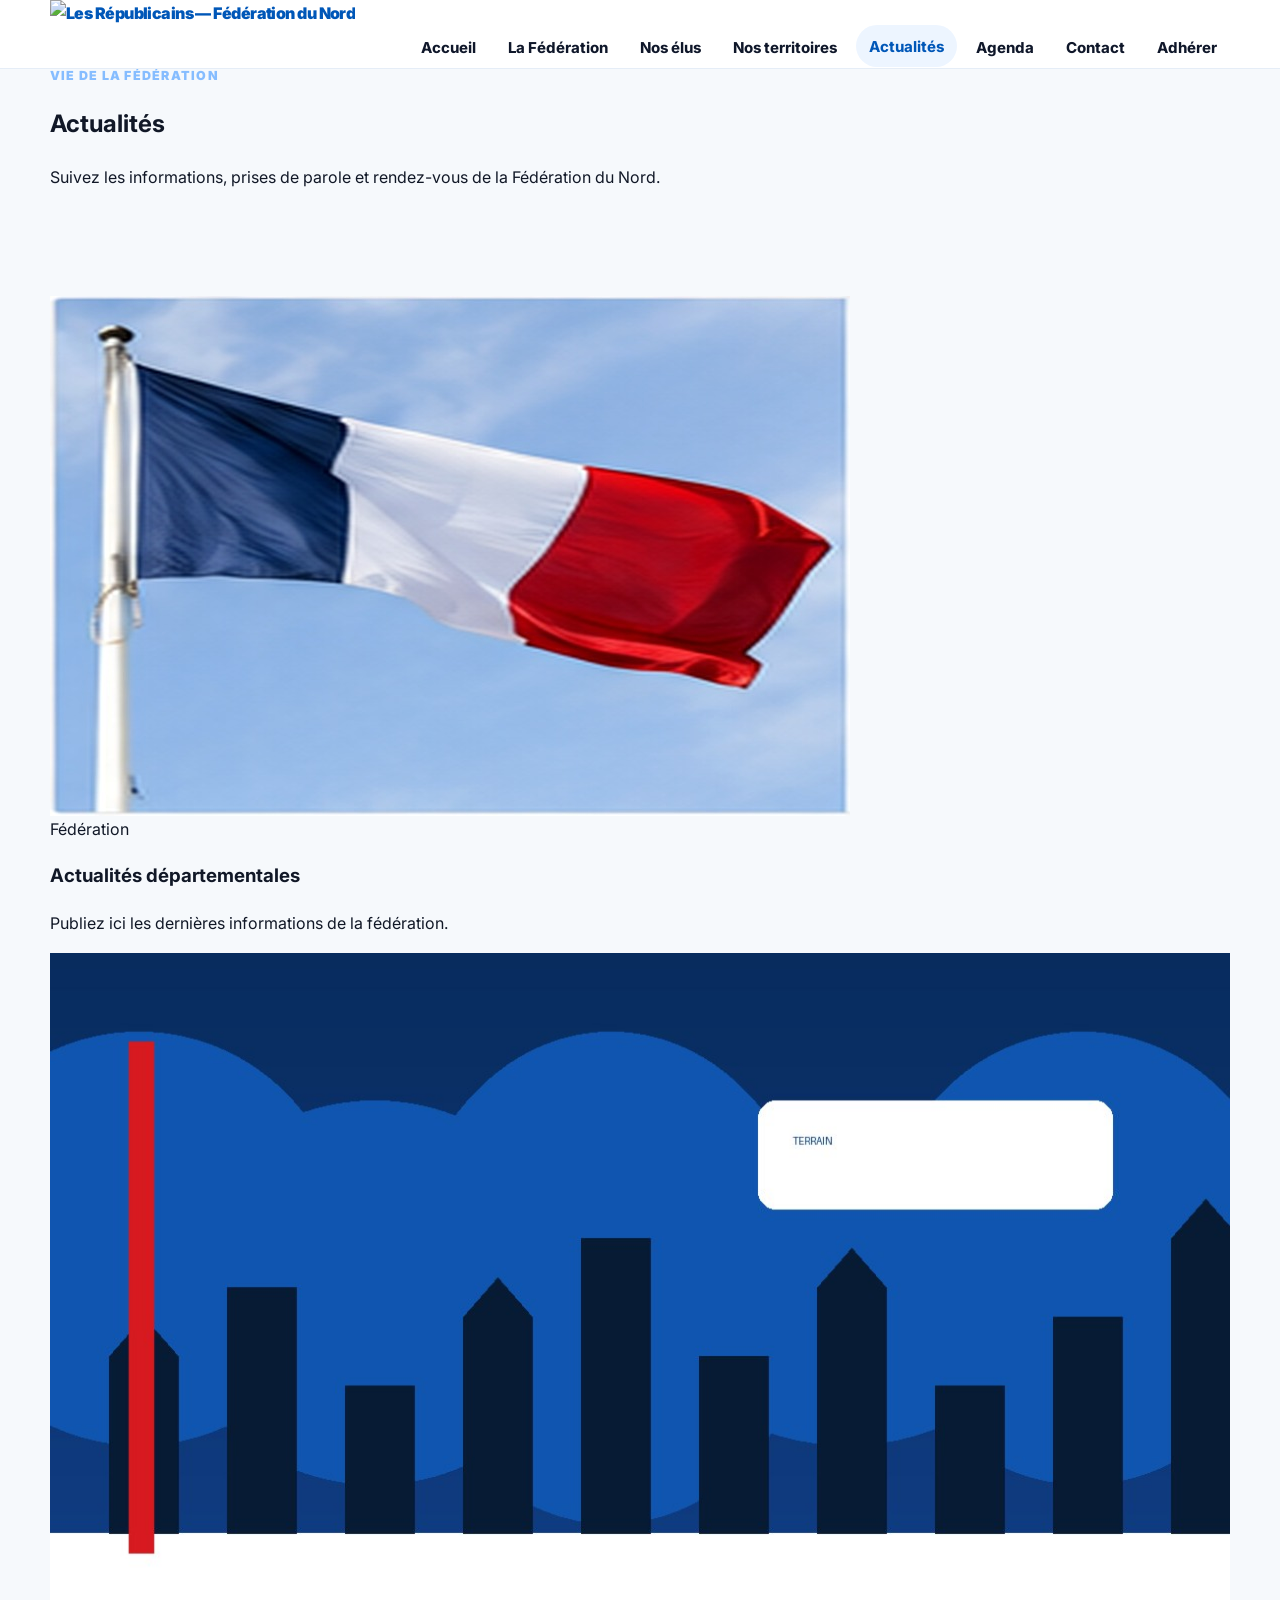
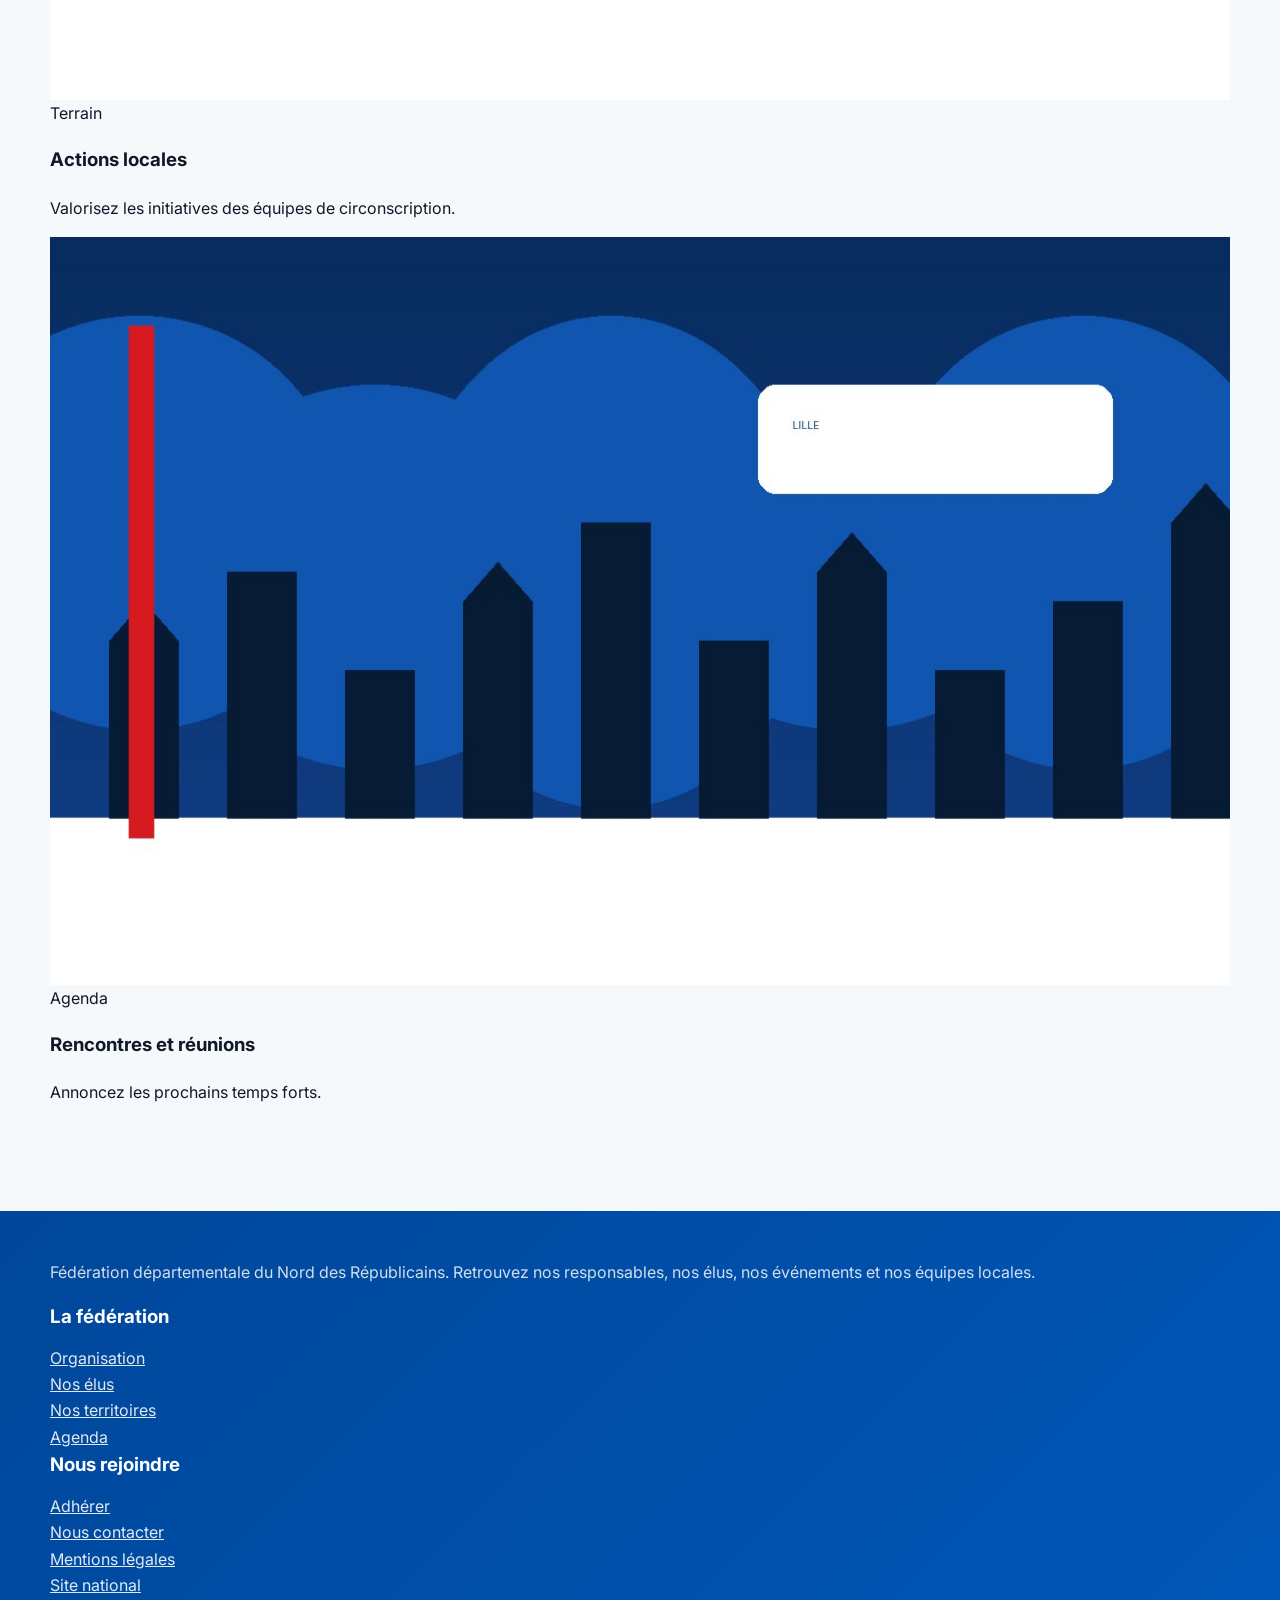
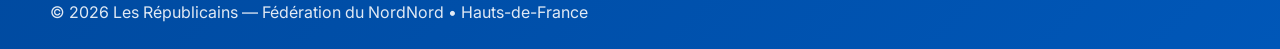
==== commit 94df65ca: "Add files via upload" ====
--- a/actualites.html
+++ b/actualites.html
@@ -1,139 +1,22 @@
-<!DOCTYPE html>
+<!doctype html>
 <html lang="fr">
 <head>
-    <meta charset="UTF-8">
-    <meta name="viewport" content="width=device-width, initial-scale=1.0">
-    <title>Actualités | Les Républicains du Nord</title>
-    <meta name="description" content="Site de la Fédération du Nord des Républicains : actualités, élus, agenda, idées et engagement militant.">
-    <link rel="stylesheet" href="assets/css/style.css">
+  <meta charset="utf-8">
+  <meta name="viewport" content="width=device-width, initial-scale=1">
+  <title>Actualités | Les Républicains du Nord</title>
+  <meta name="description" content="Fédération du Nord des Républicains">
+  <link rel="stylesheet" href="assets/css/style.css">
 </head>
 <body>
-    <a class="skip-link" href="#contenu">Aller au contenu</a>
-
-    <header class="site-header">
-        <div class="topbar">
-            <div class="container topbar__inner">
-                <span>Fédération du Nord des Républicains</span>
-                <span>Département 59</span>
-            </div>
-        </div>
-
-        <div class="container header__inner">
-            <a class="brand" href="index.html" aria-label="Retour à l'accueil">
-                <img src="assets/img/logo-lr-nord.png" alt="Les Républicains - Fédération du Nord" onerror="this.style.display='none'">
-                <span class="brand__text">
-                    <strong>Les Républicains</strong>
-                    <small>Fédération du Nord</small>
-                </span>
-            </a>
-
-            <button class="nav-toggle" type="button" aria-expanded="false" aria-controls="navigation-principale">
-                <span>Menu</span>
-            </button>
-
-            <nav class="nav" id="navigation-principale" aria-label="Navigation principale">
-                    <a href="index.html">Accueil</a>
-                    <a href="federation.html">La Fédération</a>
-                    <a href="elus.html">Nos élus</a>
-                    <a href="idees.html">Nos idées</a>
-                    <a class="is-active" href="actualites.html">Actualités</a>
-                    <a href="agenda.html">Agenda</a>
-                    <a class="nav__cta" href="adherer.html">Adhérer / Militer</a>
-                    <a href="contact.html">Contact</a>
-            </nav>
-        </div>
-    </header>
-
-    <main id="contenu">
-        <section class="hero">
-            <div class="container hero__inner">
-                <p class="hero__badge">Fédération du Nord • 59</p>
-                <h1>Actualités</h1>
-                <p class="hero__lead">Suivez la vie politique et militante de la fédération dans le Nord.</p>
-
-                <div class="hero__actions">
-                    <a class="btn btn--red" href="adherer.html">Adhérer / Militer</a>
-                    <a class="btn btn--ghost" href="contact.html">Contacter la fédération</a>
-                </div>
-            </div>
-        </section>
-
-        <section class="section">
-            <div class="container section__header">
-                <p class="eyebrow">Information</p>
-                <h2>Actualités de la fédération.</h2>
-                <p class="section__lead">
-                    Communiqués, déplacements, prises de position et événements politiques dans le Nord.
-                </p>
-            </div>
-
-            <div class="container card-grid">
-                <article class="card">
-                    <img src="assets/img/illustration-actualites.svg" alt="">
-                    <div class="card__body">
-                        <p class="card__meta">Communiqué</p>
-                        <h3>Ouverture du site de la fédération</h3>
-                        <p>Un nouvel outil pour informer les adhérents, sympathisants et élus du Nord.</p>
-                        <a class="text-link" href="#">Lire l’article</a>
-                    </div>
-                </article>
-
-                <article class="card">
-                    <img src="assets/img/illustration-federation.svg" alt="">
-                    <div class="card__body">
-                        <p class="card__meta">Terrain</p>
-                        <h3>Mobilisation des équipes locales</h3>
-                        <p>Les militants se retrouvent autour des priorités de la droite républicaine.</p>
-                        <a class="text-link" href="#">Lire l’article</a>
-                    </div>
-                </article>
-
-                <article class="card">
-                    <img src="assets/img/illustration-idees.svg" alt="">
-                    <div class="card__body">
-                        <p class="card__meta">Idées</p>
-                        <h3>Défendre les territoires du Nord</h3>
-                        <p>Une ligne claire : proximité, responsabilité, autorité et action locale.</p>
-                        <a class="text-link" href="#">Lire l’article</a>
-                    </div>
-                </article>
-            </div>
-        </section>
-
-    </main>
-
-    <footer class="site-footer">
-        <div class="container footer__grid">
-            <div>
-                <h2>Les Républicains du Nord</h2>
-                <p>Une fédération engagée pour défendre les idées de la droite républicaine dans tous les territoires du Nord.</p>
-            </div>
-
-            <div>
-                <h3>Navigation</h3>
-                <ul class="footer__links">
-                    <li><a href="federation.html">La Fédération</a></li>
-                    <li><a href="elus.html">Nos élus</a></li>
-                    <li><a href="actualites.html">Actualités</a></li>
-                    <li><a href="agenda.html">Agenda</a></li>
-                </ul>
-            </div>
-
-            <div>
-                <h3>Agir</h3>
-                <ul class="footer__links">
-                    <li><a href="adherer.html">Adhérer</a></li>
-                    <li><a href="contact.html">Nous contacter</a></li>
-                    <li><a href="mentions-legales.html">Mentions légales</a></li>
-                </ul>
-            </div>
-        </div>
-
-        <div class="container footer__bottom">
-            <p>© 2026 Les Républicains du Nord. Tous droits réservés.</p>
-        </div>
-    </footer>
-
-    <script src="assets/js/main.js"></script>
+<a class="skip-link" href="#contenu">Aller au contenu</a>
+<header class="site-header"><div class="container header-inner"><a class="brand" href="index.html" aria-label="Les Républicains du Nord — Accueil"><img src="assets/img/logo-lr-nord.png" alt="Les Républicains — Fédération du Nord"></a><button class="nav-toggle" type="button" aria-expanded="false" aria-controls="navigation-principale">Menu</button><nav class="nav" id="navigation-principale" aria-label="Navigation principale"><a class="" href="index.html">Accueil</a>
+<a class="" href="federation.html">La Fédération</a>
+<a class="" href="elus.html">Nos élus</a>
+<a class="" href="territoires.html">Nos territoires</a>
+<a class="is-active" href="actualites.html">Actualités</a>
+<a class="" href="agenda.html">Agenda</a><a href="contact.html">Contact</a><a class="join" href="adherer.html">Adhérer</a></nav></div></header>
+<main id="contenu"><section class="page-hero"><div class="container"><p class="eyebrow" style="color:#86bdff">Vie de la fédération</p><h1>Actualités</h1><p>Suivez les informations, prises de parole et rendez-vous de la Fédération du Nord.</p></div></section><section class="section"><div class="container"><div class="news-grid"><article class="news-card"><img src="assets/img/photo-drapeau.jpg" alt="Drapeau français"><div class="news-body"><span class="tag">Fédération</span><h3>Actualités départementales</h3><p>Publiez ici les dernières informations de la fédération.</p></div></article><article class="news-card"><img src="assets/img/illustration-terrain.jpg" alt="Territoire du Nord"><div class="news-body"><span class="tag">Terrain</span><h3>Actions locales</h3><p>Valorisez les initiatives des équipes de circonscription.</p></div></article><article class="news-card"><img src="assets/img/illustration-lille.jpg" alt="Lille"><div class="news-body"><span class="tag">Agenda</span><h3>Rencontres et réunions</h3><p>Annoncez les prochains temps forts.</p></div></article></div></div></section></main>
+<footer class="site-footer"><div class="container footer-grid"><div class="footer-brand"><img src="assets/img/logo-lr-nord.png" alt=""><p>Fédération départementale du Nord des Républicains. Retrouvez nos responsables, nos élus, nos événements et nos équipes locales.</p></div><div><h3>La fédération</h3><ul class="footer-links"><li><a href="federation.html">Organisation</a></li><li><a href="elus.html">Nos élus</a></li><li><a href="territoires.html">Nos territoires</a></li><li><a href="agenda.html">Agenda</a></li></ul></div><div><h3>Nous rejoindre</h3><ul class="footer-links"><li><a href="adherer.html">Adhérer</a></li><li><a href="contact.html">Nous contacter</a></li><li><a href="mentions-legales.html">Mentions légales</a></li><li><a href="https://republicains.fr/">Site national</a></li></ul></div></div><div class="container footer-bottom"><span>© 2026 Les Républicains — Fédération du Nord</span><span>Nord • Hauts-de-France</span></div></footer>
+<script src="assets/js/main.js"></script>
 </body>
 </html>
